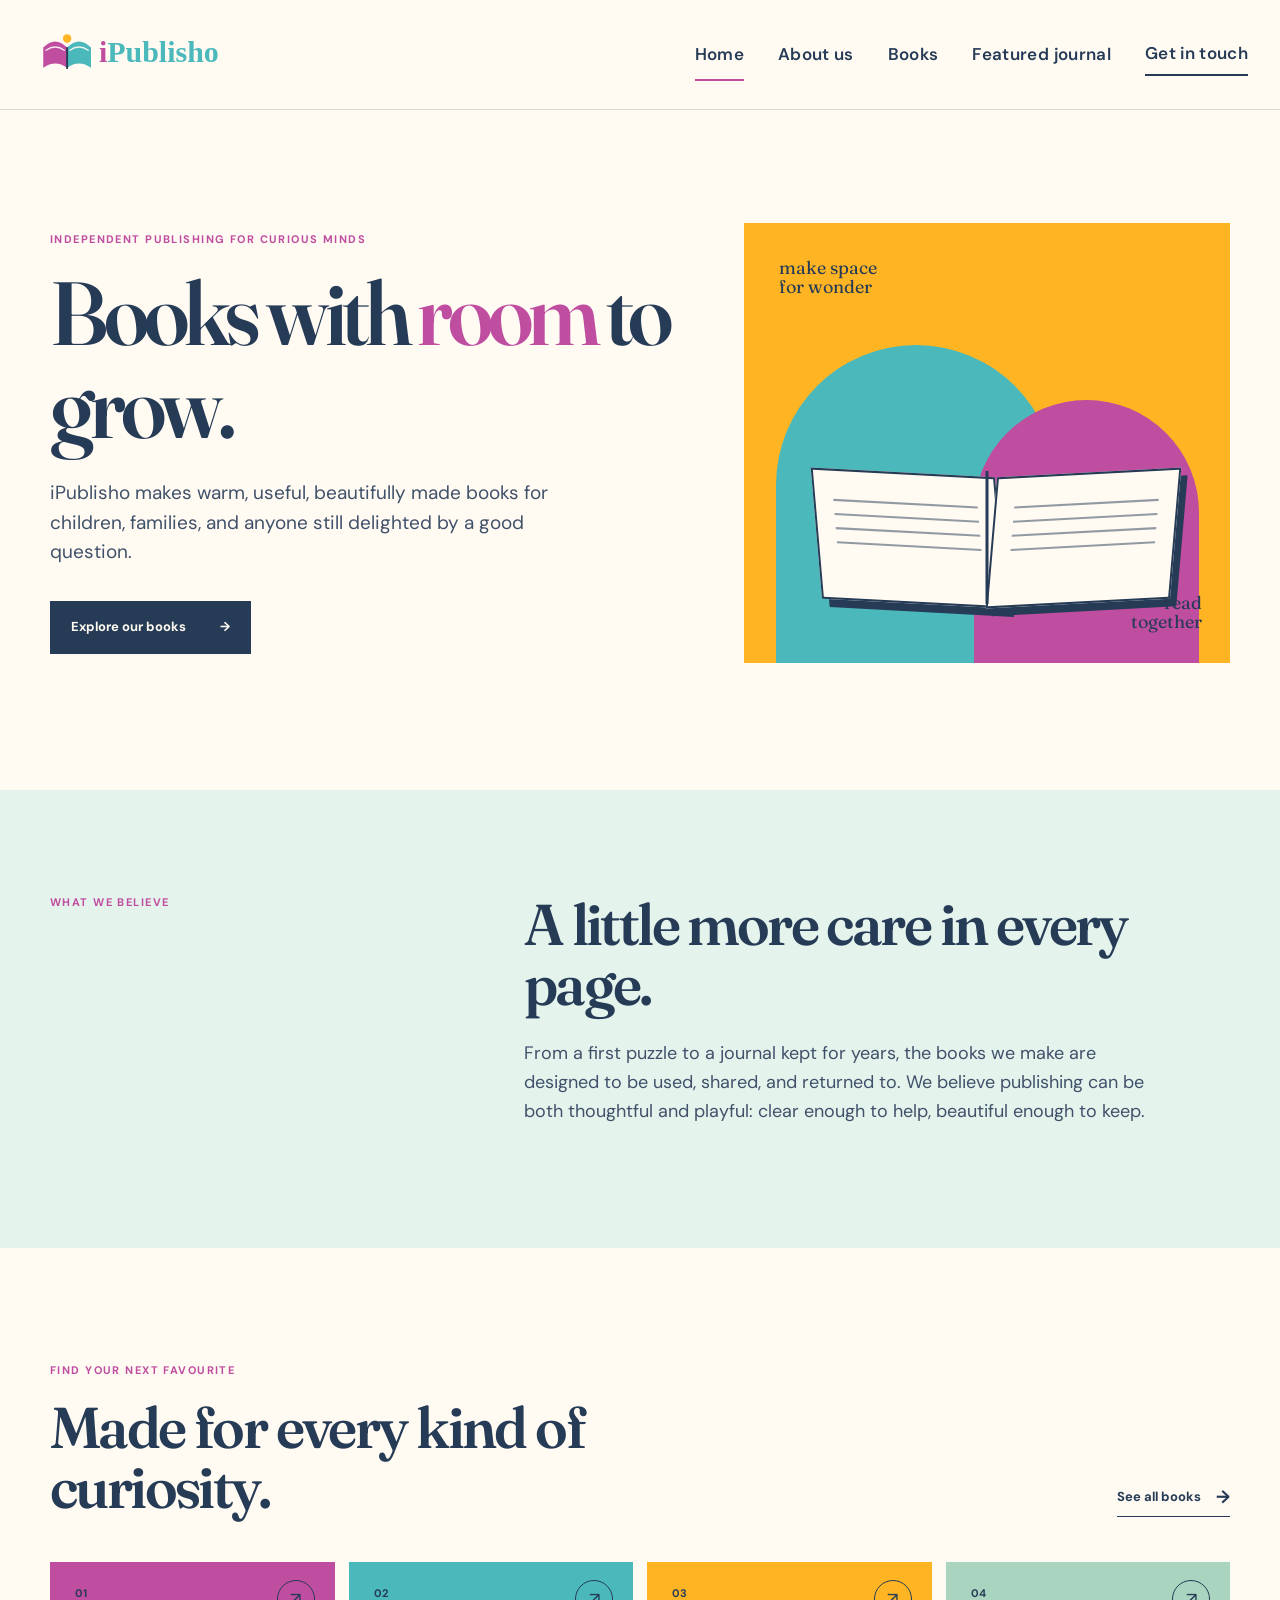
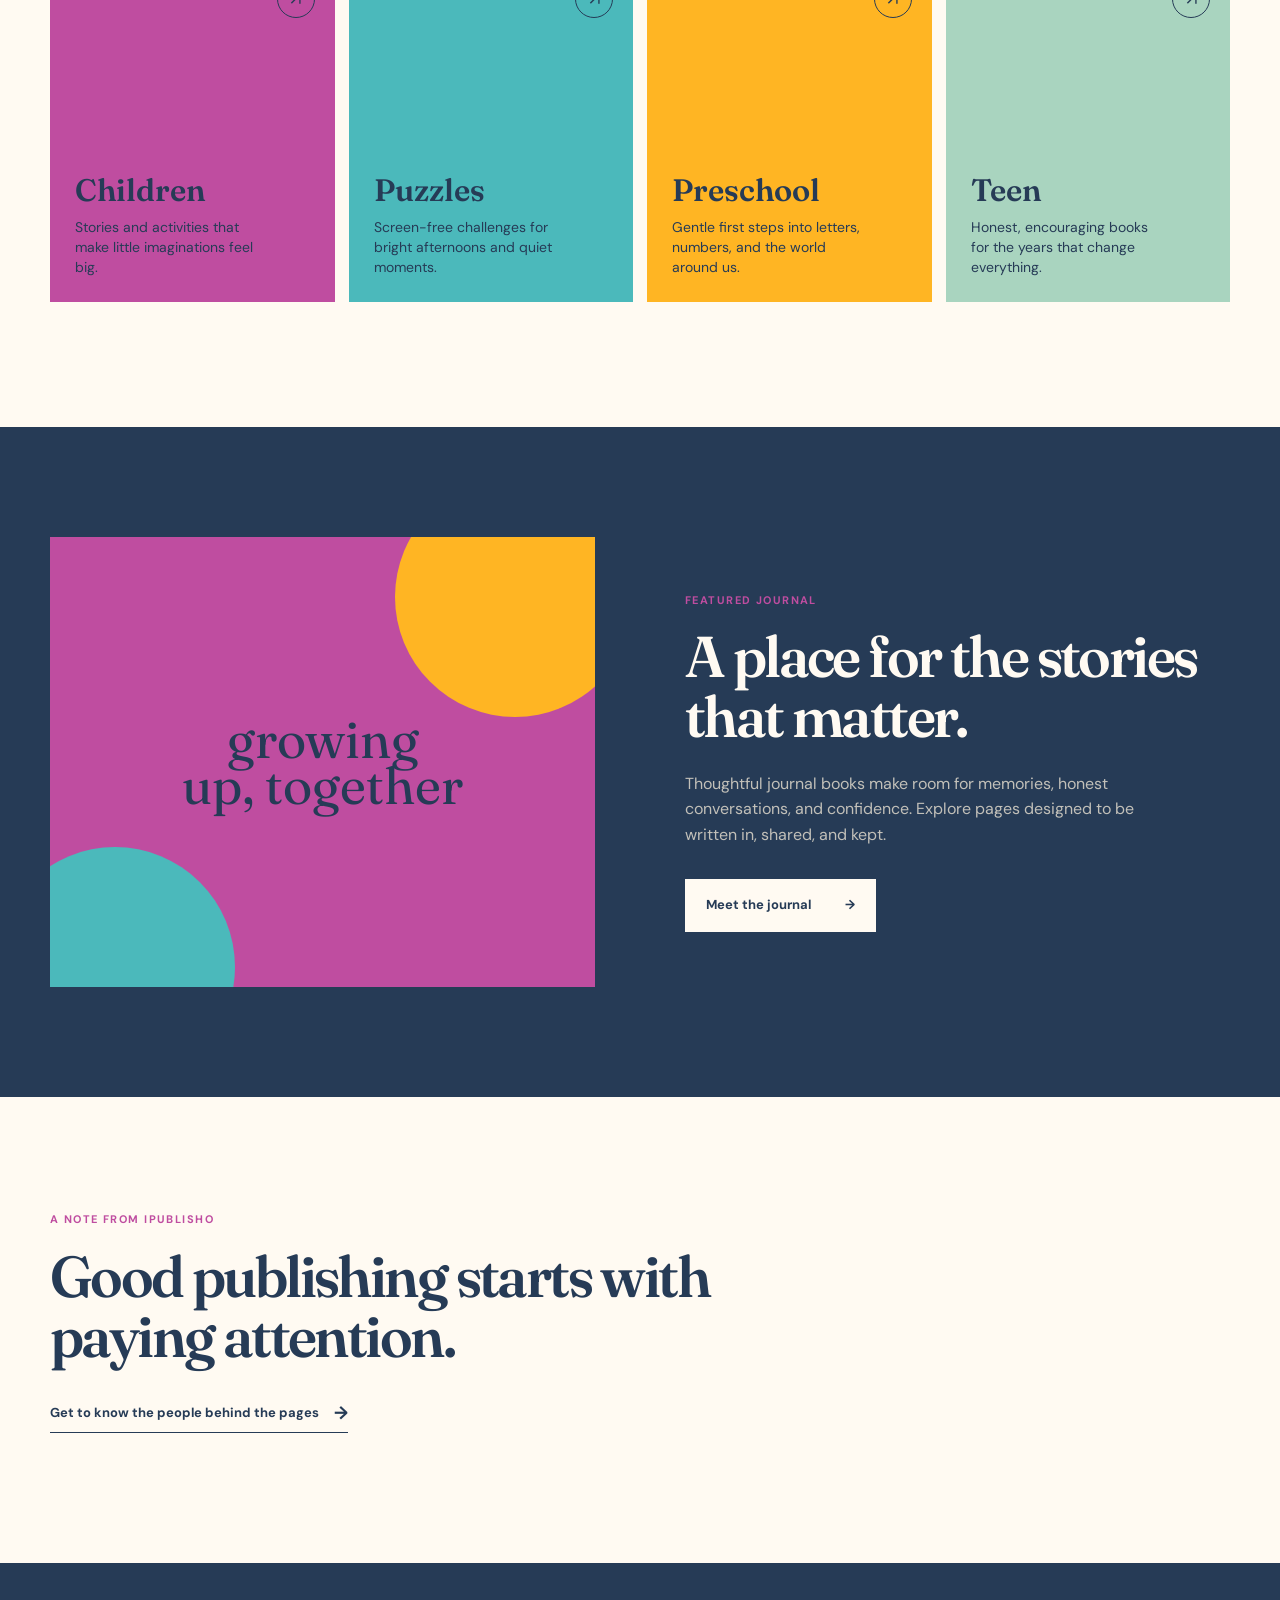
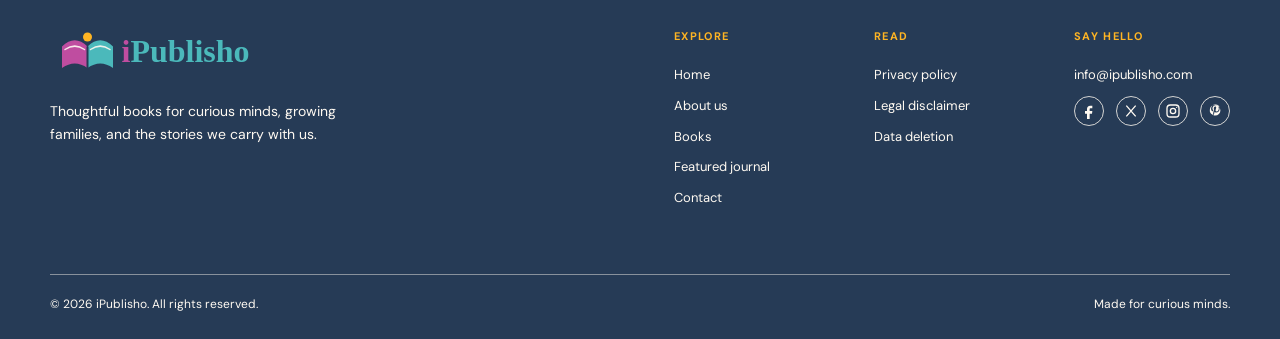
==== index.html @ 4b002152 "Integrate core GTM tracking container and fix duplicate puberty layout syntax" ====
<!DOCTYPE html>
<html lang="en">
<head>
	<!-- Google Tag Manager -->
<script>(function(w,d,s,l,i){w[l]=w[l]||[];w[l].push({'gtm.start':
new Date().getTime(),event:'gtm.js'});var f=d.getElementsByTagName(s)[0],
j=d.createElement(s),dl=l!='dataLayer'?'&l='+l:'';j.async=true;j.src=
'https://www.googletagmanager.com/gtm.js?id='+i+dl;f.parentNode.insertBefore(j,f);
})(window,document,'script','dataLayer','GTM-TN5V8TZF');</script>
<!-- End Google Tag Manager -->
	<meta charset="UTF-8">
	<meta name="viewport" content="width=device-width, initial-scale=1.0">
	<meta name="description" content="iPublisho creates thoughtful books, journals, puzzles, and publishing experiences for curious minds.">
	<title>iPublisho | Books with room to grow</title>
	<link rel="preconnect" href="https://fonts.googleapis.com">
	<link rel="preconnect" href="https://fonts.gstatic.com" crossorigin>
	<link href="https://fonts.googleapis.com/css2?family=DM+Sans:wght@400;500;600;700&family=Fraunces:opsz,wght@9..144,500;9..144,600;9..144,700&display=swap" rel="stylesheet">
	<link rel="stylesheet" href="css/style.css">
	<script>
		if (location.hostname === 'ipublisho.com' && /\/index\.html$/.test(location.pathname)) location.replace('https://ipublisho.com/');
	</script>
</head>
<body class="home-page">
	<!-- Google Tag Manager (noscript) -->
<noscript><iframe src="https://www.googletagmanager.com/ns.html?id=GTM-TN5V8TZF"
height="0" width="0" style="display:none;visibility:hidden"></iframe></noscript>
<!-- End Google Tag Manager (noscript) -->
	<div data-site-header></div>
	<main>
		<section class="home-hero shell"><div class="hero-copy reveal"><p class="eyebrow">Independent publishing for curious minds</p><h1>Books with <em>room</em> to grow.</h1><p class="lede">iPublisho makes warm, useful, beautifully made books for children, families, and anyone still delighted by a good question.</p><a class="button button-dark" href="books-publications.html">Explore our books <span aria-hidden="true">&#8594;</span></a></div><div class="hero-art reveal reveal-delay" aria-label="Illustration of an open book and sun" role="img"><div class="sun"></div><div class="arch arch-one"></div><div class="arch arch-two"></div><div class="book book-left"></div><div class="book book-right"></div><div class="book-spine"></div><span class="art-note note-one">make space<br>for wonder</span><span class="art-note note-two">read<br>together</span></div></section>
		<section class="intro-band"><div class="shell intro-grid"><p class="eyebrow">What we believe</p><div><h2>A little more care in every page.</h2><p>From a first puzzle to a journal kept for years, the books we make are designed to be used, shared, and returned to. We believe publishing can be both thoughtful and playful: clear enough to help, beautiful enough to keep.</p></div></div></section>
		<section class="shell category-section"><div class="section-heading"><div><p class="eyebrow">Find your next favourite</p><h2>Made for every kind of curiosity.</h2></div><a class="text-link" href="books-publications.html">See all books <span aria-hidden="true">&#8594;</span></a></div><div class="category-grid"><a class="category-card category-children" href="books-publications.html"><span class="category-number">01</span><h3>Children</h3><p>Stories and activities that make little imaginations feel big.</p><span class="circle-arrow">&#8599;</span></a><a class="category-card category-puzzles" href="books-publications.html"><span class="category-number">02</span><h3>Puzzles</h3><p>Screen-free challenges for bright afternoons and quiet moments.</p><span class="circle-arrow">&#8599;</span></a><a class="category-card category-preschool" href="books-publications.html"><span class="category-number">03</span><h3>Preschool</h3><p>Gentle first steps into letters, numbers, and the world around us.</p><span class="circle-arrow">&#8599;</span></a><a class="category-card category-teen" href="journal.html"><span class="category-number">04</span><h3>Teen</h3><p>Honest, encouraging books for the years that change everything.</p><span class="circle-arrow">&#8599;</span></a></div></section>
		<section class="feature-band"><div class="shell feature-grid"><div class="feature-image" aria-hidden="true"><span>growing<br>up, together</span></div><div><p class="eyebrow">Featured journal</p><h2>A place for the stories that matter.</h2><p>Thoughtful journal books make room for memories, honest conversations, and confidence. Explore pages designed to be written in, shared, and kept.</p><a class="button button-light" href="journal.html">Meet the journal <span aria-hidden="true">&#8594;</span></a></div></div></section>
		<section class="shell note-section"><p class="eyebrow">A note from iPublisho</p><h2>Good publishing starts with paying attention.</h2><a class="text-link" href="author.html">Get to know the people behind the pages <span aria-hidden="true">&#8594;</span></a></section>
	</main><div data-site-footer></div><script src="js/main.js"></script>
</body>
</html>
---- css/style.css ----
:root { --paper: #fffaf2; --paper-deep: #e5f3ed; --ink: #263b56; --muted: #40516a; --red: #bf4da0; --blue: #4bb9bb; --yellow: #ffb523; --orange: #ffb523; --green: #a9d4bf; --line: rgba(38, 59, 86, .18); --serif: "Fraunces", Georgia, serif; --sans: "DM Sans", Arial, sans-serif; }
* { box-sizing: border-box; } html { scroll-behavior: smooth; } body { margin: 0; color: var(--ink); background: var(--paper); font-family: var(--sans); font-size: 16px; line-height: 1.6; } a { color: inherit; text-decoration: none; } img { display: block; max-width: 100%; }
.shell { width: min(1180px, calc(100% - 64px)); margin: 0 auto; } .site-header { position: relative; z-index: 10; border-bottom: 1px solid var(--line); background: var(--paper); } .nav-wrap { min-height: 106px; display: flex; align-items: center; justify-content: space-between; gap: 40px; width: min(1280px, calc(100% - 64px)); margin: auto; } .logo { width: 220px; display: block; } .logo img { width: 100%; } .site-nav { display: flex; align-items: center; gap: 34px; font-size: 17px; font-weight: 600; letter-spacing: .02em; } .site-nav a { position: relative; padding: 41px 0; } .site-nav a::after { content: ""; position: absolute; right: 0; bottom: 28px; left: 0; height: 2px; background: var(--red); transform: scaleX(0); transform-origin: right; transition: transform .25s ease; } .site-nav a:hover::after, .site-nav a[aria-current="page"]::after { transform: scaleX(1); transform-origin: left; } .nav-cta { border-bottom: 2px solid var(--ink); padding: 7px 0 !important; } .nav-cta::after { display: none; } .menu-toggle { display: none; border: 0; background: transparent; font: inherit; font-weight: 700; cursor: pointer; }
.eyebrow { margin: 0 0 20px; color: var(--red); font-size: 11px; font-weight: 700; letter-spacing: .13em; line-height: 1.3; text-transform: uppercase; } h1, h2, h3, p { margin-top: 0; } h1, h2, h3 { font-family: var(--serif); font-weight: 600; line-height: 1.04; } h1 { max-width: 680px; margin-bottom: 26px; font-size: clamp(3.7rem, 7vw, 6.7rem); letter-spacing: -.055em; } h1 em { color: var(--red); font-style: normal; } h2 { margin-bottom: 24px; font-size: clamp(2.5rem, 4.5vw, 4.5rem); letter-spacing: -.045em; } .lede { max-width: 535px; margin-bottom: 34px; color: var(--muted); font-size: 19px; line-height: 1.55; }
.home-hero { min-height: 680px; display: grid; grid-template-columns: 1fr .78fr; align-items: center; gap: 70px; padding-top: 75px; padding-bottom: 90px; } .hero-art { position: relative; min-height: 440px; overflow: hidden; background: var(--yellow); } .sun { position: absolute; top: 42px; right: 77px; width: 160px; height: 160px; border-radius: 50%; background: var(--orange); } .arch { position: absolute; bottom: -12px; border-radius: 180px 180px 0 0; } .arch-one { left: 32px; width: 280px; height: 330px; background: var(--blue); } .arch-two { right: 31px; width: 225px; height: 275px; background: var(--red); } .book { position: absolute; bottom: 60px; width: 185px; height: 130px; background: var(--paper); border: 2px solid var(--ink); box-shadow: 7px 8px 0 var(--ink); } .book-left { left: 72px; transform: skewY(8deg) rotate(-5deg); } .book-right { right: 54px; transform: skewY(-8deg) rotate(5deg); } .book-spine { position: absolute; bottom: 59px; left: 50%; width: 3px; height: 133px; background: var(--ink); transform: translateX(-50%); } .book::after { content: ""; position: absolute; top: 28px; right: 18px; left: 18px; height: 2px; background: var(--ink); box-shadow: 0 14px var(--ink), 0 28px var(--ink), 0 42px var(--ink); opacity: .5; } .art-note { position: absolute; z-index: 2; color: var(--ink); font-family: var(--serif); font-size: 18px; line-height: 1.05; } .note-one { top: 36px; left: 35px; } .note-two { right: 28px; bottom: 31px; text-align: right; }
.button { display: inline-flex; align-items: center; gap: 34px; padding: 15px 20px; border: 1px solid var(--ink); font-size: 13px; font-weight: 700; transition: transform .2s ease, box-shadow .2s ease; } .button:hover { transform: translate(-4px, -4px); box-shadow: 5px 5px 0 var(--ink); } .button-dark { color: var(--paper); background: var(--ink); } .button-light { color: var(--ink); background: var(--paper); border-color: var(--paper); } .button-light:hover { box-shadow: 5px 5px 0 var(--red); }
.intro-band { padding: 105px 0; background: var(--paper-deep); } .intro-grid { display: grid; grid-template-columns: .75fr 1.25fr; gap: 50px; } .intro-grid h2 { max-width: 700px; } .intro-grid p:not(.eyebrow) { max-width: 650px; color: var(--muted); font-size: 18px; }
.category-section { padding-top: 115px; padding-bottom: 125px; } .section-heading { display: flex; align-items: end; justify-content: space-between; gap: 30px; margin-bottom: 45px; } .section-heading h2 { max-width: 540px; margin-bottom: 0; } .text-link { display: inline-flex; gap: 15px; align-items: center; border-bottom: 1px solid var(--ink); padding-bottom: 5px; font-size: 13px; font-weight: 700; } .text-link span { font-size: 18px; } .category-grid { display: grid; grid-template-columns: repeat(4, 1fr); gap: 14px; } .category-card { position: relative; min-height: 340px; display: flex; flex-direction: column; justify-content: end; overflow: hidden; padding: 25px; transition: transform .25s ease; } .category-card:hover { transform: translateY(-8px); } .category-card h3 { margin-bottom: 10px; font-size: 31px; } .category-card p { max-width: 190px; margin-bottom: 0; font-size: 14px; line-height: 1.45; } .category-number { position: absolute; top: 23px; left: 25px; font-size: 11px; font-weight: 700; } .circle-arrow { position: absolute; right: 20px; top: 18px; width: 38px; height: 38px; border: 1px solid currentColor; border-radius: 50%; display: grid; place-items: center; font-size: 18px; } .category-children { background: var(--red); } .category-puzzles { color: var(--ink); background: var(--blue); } .category-preschool { background: var(--yellow); } .category-teen { background: var(--green); }
.feature-band { padding: 110px 0; color: var(--paper); background: var(--ink); } .feature-grid { display: grid; grid-template-columns: 1fr 1fr; align-items: center; gap: 90px; } .feature-grid h2 { max-width: 530px; } .feature-grid p:not(.eyebrow) { max-width: 500px; margin-bottom: 32px; color: #c2c0b9; } .feature-image { position: relative; min-height: 450px; display: grid; place-items: center; overflow: hidden; color: var(--ink); background: var(--red); } .feature-image::before, .feature-image::after { content: ""; position: absolute; width: 240px; height: 240px; border-radius: 50%; background: var(--yellow); } .feature-image::before { top: -60px; right: -40px; } .feature-image::after { bottom: -100px; left: -55px; background: var(--blue); } .feature-image span { position: relative; z-index: 1; font-family: var(--serif); font-size: 52px; line-height: .9; text-align: center; } .note-section { padding: 115px 0 130px; } .note-section h2 { max-width: 730px; margin-bottom: 32px; }
.page-hero { padding: 105px 0 80px; border-bottom: 1px solid var(--line); } .page-hero h1 { max-width: 850px; } .page-hero p:not(.eyebrow) { max-width: 600px; color: var(--muted); font-size: 19px; } .page-content { padding: 90px 0 120px; } .book-grid { display: grid; grid-template-columns: repeat(3, 1fr); gap: 35px 20px; } .book-card { border-top: 1px solid var(--ink); padding-top: 16px; } .book-cover { min-height: 330px; display: flex; align-items: end; padding: 28px; margin-bottom: 20px; } .book-cover h3 { max-width: 230px; margin: 0; font-size: 37px; } .cover-red { background: var(--red); } .cover-blue { color: var(--ink); background: var(--blue); } .cover-yellow { background: var(--yellow); } .cover-green { background: var(--green); } .book-card h3 { margin-bottom: 6px; font-size: 25px; } .book-card p { color: var(--muted); font-size: 14px; } .book-meta { color: var(--red); font-size: 11px; font-weight: 700; letter-spacing: .1em; text-transform: uppercase; }
[data-page="contact.html"] .page-hero { padding-top: 25px; padding-bottom: 10px; }
[data-page="contact.html"] .page-hero h1 { margin-bottom: 12px; font-size: clamp(3rem, 5vw, 4.2rem); }
[data-page="contact.html"] .page-hero p:not(.eyebrow) { font-size: 16px; }
[data-page="contact.html"] .page-content { padding-top: 18px; }
[data-page="contact.html"] .contact-email { margin-top: 8px; margin-bottom: 20px; font-size: clamp(2rem, 3.5vw, 3.25rem); }
.journal-layout, .about-layout, .contact-layout { display: grid; grid-template-columns: 1fr 1fr; gap: 90px; } .journal-art { min-height: 500px; display: grid; place-items: center; background: var(--yellow); } .journal-art div { width: 255px; min-height: 355px; padding: 40px 25px; color: var(--paper); background: var(--red); box-shadow: 13px 13px 0 var(--blue); transform: rotate(-5deg); font-family: var(--serif); font-size: 38px; line-height: .92; } .content-copy h2 { margin-top: 40px; font-size: 37px; } .content-copy p, .content-copy li { color: var(--muted); } .content-copy ul { padding-left: 22px; } .contact-email { display: inline-block; margin: 12px 0 32px; color: var(--red); font-family: var(--serif); font-size: clamp(2rem, 4vw, 4rem); line-height: 1; word-break: break-word; } .contact-list { margin: 0; padding: 0; list-style: none; } .contact-list li { border-top: 1px solid var(--line); padding: 18px 0; } .contact-list span { display: block; color: var(--muted); font-size: 12px; text-transform: uppercase; letter-spacing: .1em; } .legal-copy { max-width: 760px; } .legal-copy h2 { margin-top: 52px; font-size: 30px; } .legal-copy p { color: var(--muted); }
.site-footer { padding: 65px 0 25px; color: var(--paper); background: var(--ink); } .footer-top { display: flex; justify-content: space-between; gap: 50px; padding-bottom: 65px; } .footer-logo { width: 235px; } .footer-intro { max-width: 310px; margin-top: 20px; color: var(--paper); font-size: 14px; } .footer-links { display: flex; gap: 80px; } .footer-column { display: flex; flex-direction: column; gap: 10px; min-width: 120px; font-size: 13px; } .footer-column strong { margin-bottom: 9px; color: var(--yellow); font-size: 11px; letter-spacing: .12em; text-transform: uppercase; } .footer-column a:hover { color: var(--yellow); } .footer-bottom { display: flex; justify-content: space-between; gap: 30px; border-top: 1px solid rgba(255,250,242,.45); padding-top: 20px; color: var(--paper); font-size: 12px; } .socials { display: flex; gap: 12px; } .socials a { display: grid; place-items: center; width: 30px; height: 30px; border: 1px solid rgba(255,250,242,.8); border-radius: 50%; } .socials svg { width: 16px; height: 16px; fill: none; stroke: currentColor; stroke-width: 2; } .socials .social-pinterest { fill: currentColor; stroke: none; } .socials a:hover { color: var(--yellow); border-color: var(--yellow); }
.reveal { animation: rise .7s both; } .reveal-delay { animation-delay: .16s; } @keyframes rise { from { opacity: 0; transform: translateY(18px); } to { opacity: 1; transform: translateY(0); } }
@media (max-width: 800px) { .shell, .nav-wrap { width: min(100% - 40px, 600px); } .nav-wrap { min-height: 72px; } .logo { width: 190px; } .menu-toggle { display: block; } .site-nav { position: absolute; top: 72px; right: 20px; left: 20px; display: none; flex-direction: column; align-items: stretch; gap: 0; padding: 12px 20px; background: var(--paper); border: 1px solid var(--line); box-shadow: 5px 5px 0 var(--ink); } .site-nav.is-open { display: flex; } .site-nav a { padding: 12px 0; } .site-nav a::after { bottom: 7px; } .home-hero, .intro-grid, .feature-grid, .journal-layout, .about-layout, .contact-layout { grid-template-columns: 1fr; gap: 45px; } .home-hero { padding-top: 65px; } .hero-art { min-height: 380px; } .category-grid, .book-grid { grid-template-columns: repeat(2, 1fr); } .section-heading, .footer-top, .footer-bottom { align-items: start; flex-direction: column; } .footer-links { gap: 35px; flex-wrap: wrap; } .page-hero { padding-top: 70px; } }
@media (max-width: 480px) { h1 { font-size: 3.5rem; } .category-grid, .book-grid { grid-template-columns: 1fr; } .category-card { min-height: 280px; } .book-cover { min-height: 300px; } .feature-image { min-height: 340px; } .footer-links { display: grid; grid-template-columns: 1fr 1fr; width: 100%; } .footer-bottom { gap: 15px; } }
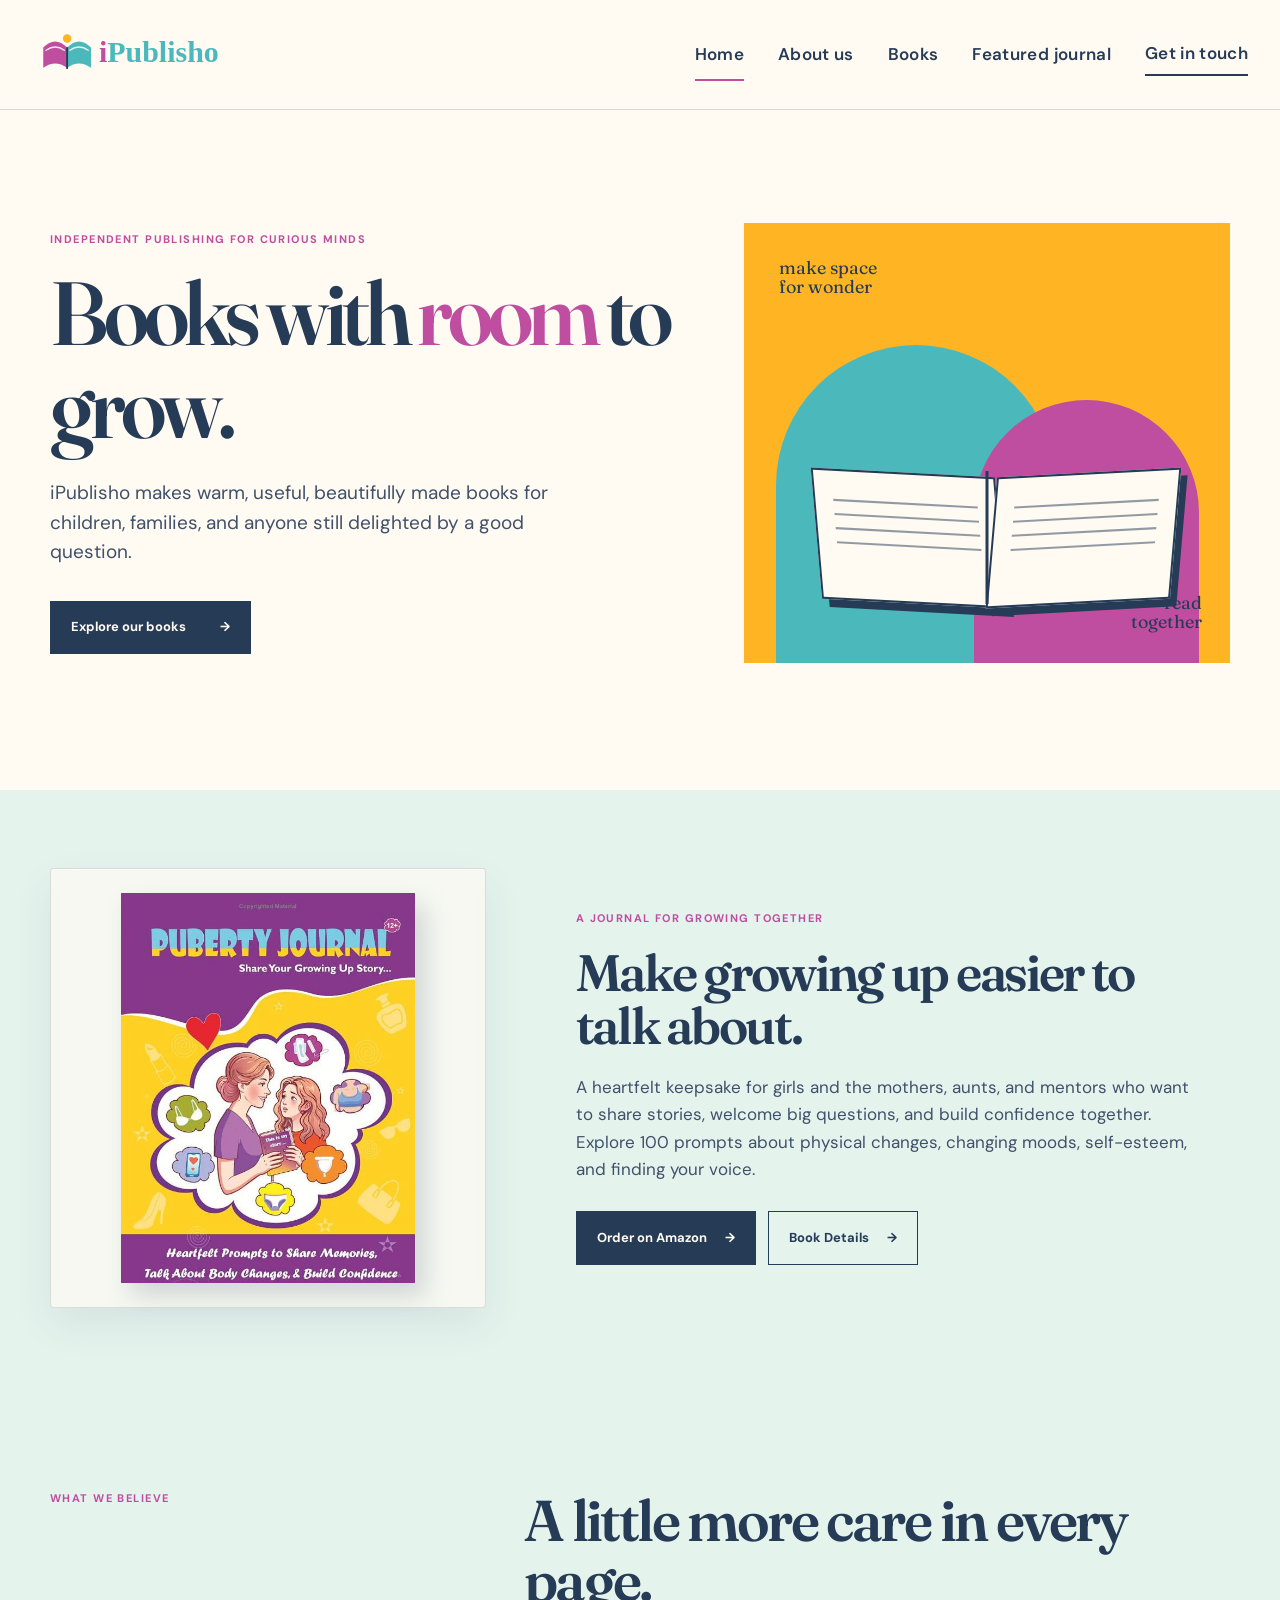
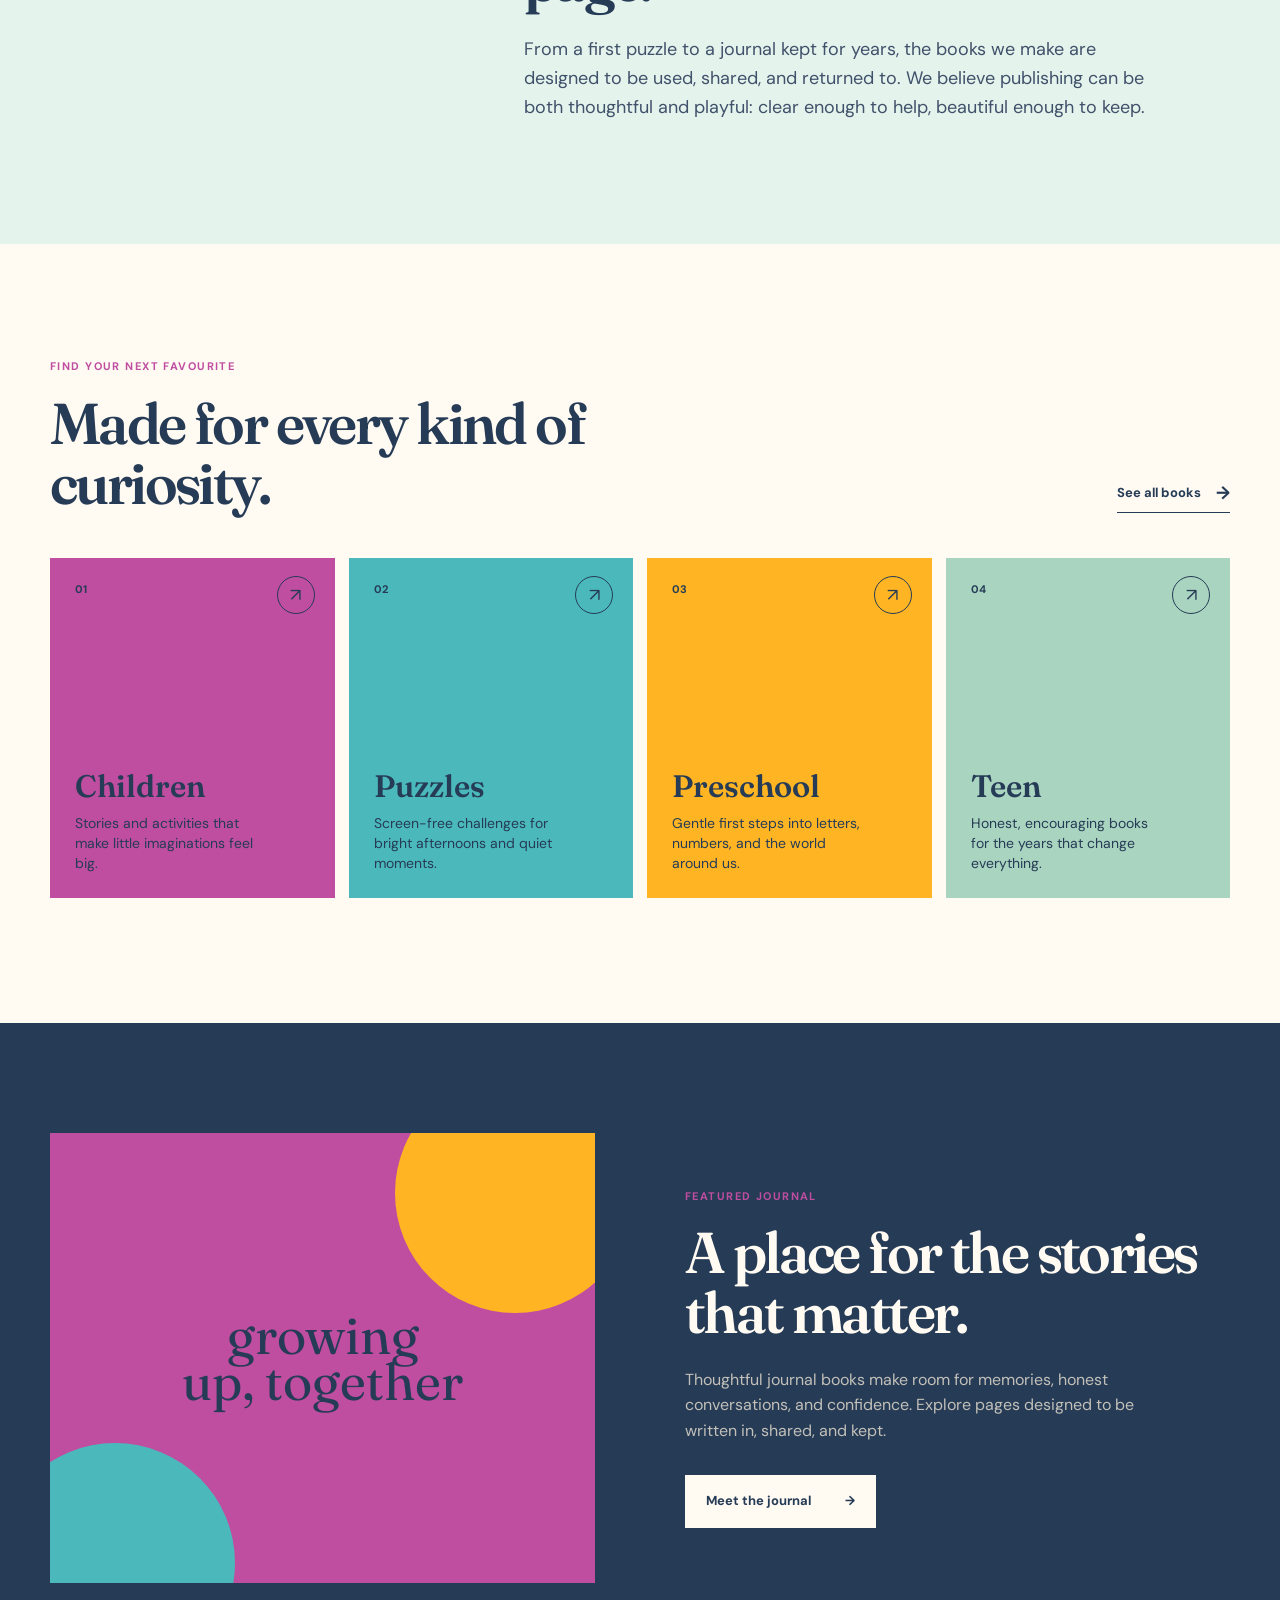
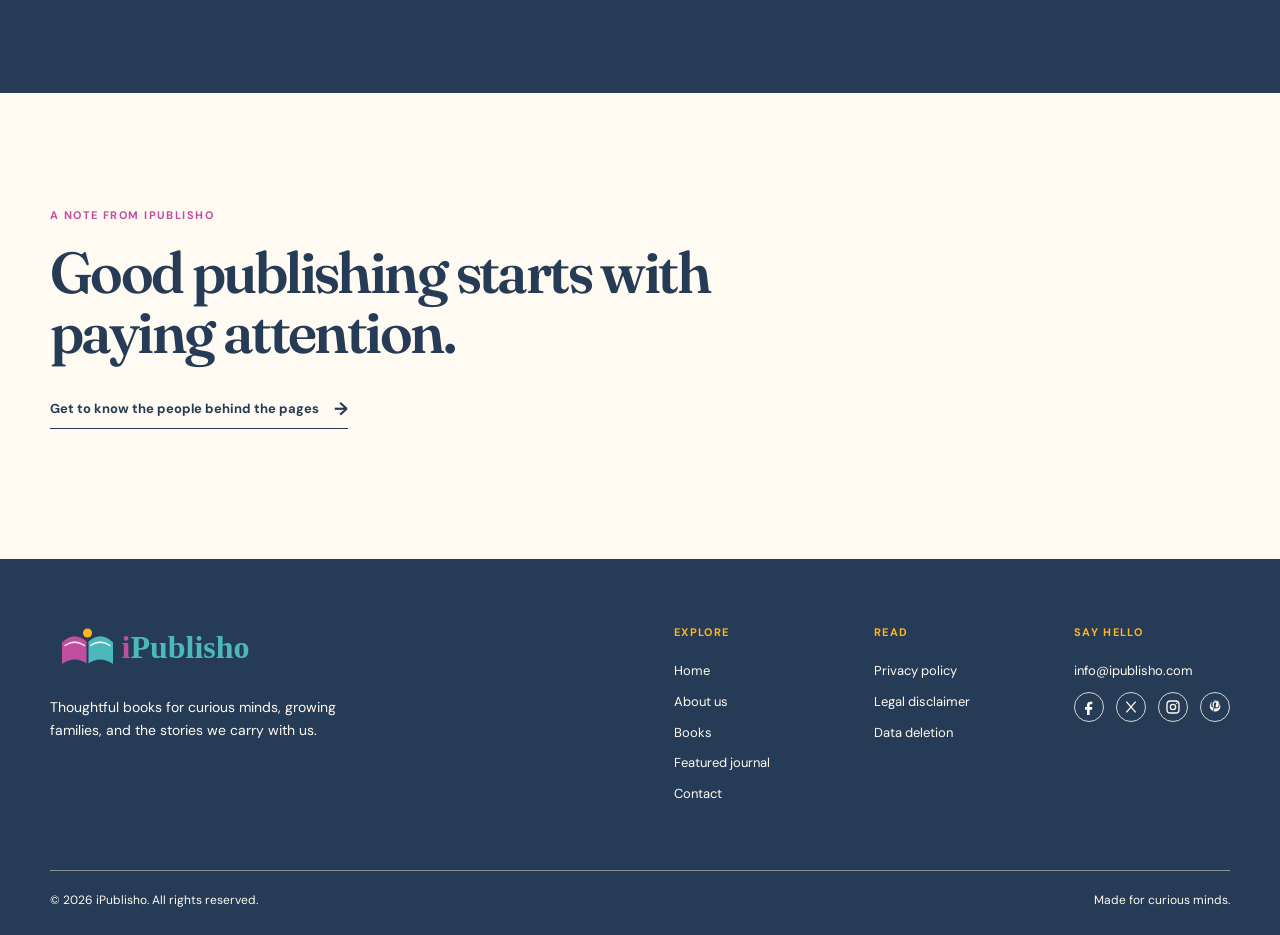
==== commit b2ed7450: "Launch live puberty journal page, open search engine indexing via robots, and link internal site nav" ====
--- a/index.html
+++ b/index.html
@@ -28,6 +28,7 @@
 	<div data-site-header></div>
 	<main>
 		<section class="home-hero shell"><div class="hero-copy reveal"><p class="eyebrow">Independent publishing for curious minds</p><h1>Books with <em>room</em> to grow.</h1><p class="lede">iPublisho makes warm, useful, beautifully made books for children, families, and anyone still delighted by a good question.</p><a class="button button-dark" href="books-publications.html">Explore our books <span aria-hidden="true">&#8594;</span></a></div><div class="hero-art reveal reveal-delay" aria-label="Illustration of an open book and sun" role="img"><div class="sun"></div><div class="arch arch-one"></div><div class="arch arch-two"></div><div class="book book-left"></div><div class="book book-right"></div><div class="book-spine"></div><span class="art-note note-one">make space<br>for wonder</span><span class="art-note note-two">read<br>together</span></div></section>
+		<section class="puberty-feature"><div class="shell puberty-feature-layout"><div class="puberty-feature-art"><img src="images/puberty-journal-cover.png" alt="Puberty Journal: Share Your Growing Up Story cover"></div><div class="puberty-feature-copy"><p class="eyebrow">A journal for growing together</p><h2>Make growing up easier to talk about.</h2><p>A heartfelt keepsake for girls and the mothers, aunts, and mentors who want to share stories, welcome big questions, and build confidence together. Explore 100 prompts about physical changes, changing moods, self-esteem, and finding your voice.</p><div class="puberty-feature-actions"><a class="button button-dark" href="https://www.amazon.com/dp/B0HMNZ526P" target="_blank" rel="noopener noreferrer">Order on Amazon <span aria-hidden="true">&#8594;</span></a><a class="button button-outline" href="puberty-journal.html">Book Details <span aria-hidden="true">&#8594;</span></a></div></div></div></section>
 		<section class="intro-band"><div class="shell intro-grid"><p class="eyebrow">What we believe</p><div><h2>A little more care in every page.</h2><p>From a first puzzle to a journal kept for years, the books we make are designed to be used, shared, and returned to. We believe publishing can be both thoughtful and playful: clear enough to help, beautiful enough to keep.</p></div></div></section>
 		<section class="shell category-section"><div class="section-heading"><div><p class="eyebrow">Find your next favourite</p><h2>Made for every kind of curiosity.</h2></div><a class="text-link" href="books-publications.html">See all books <span aria-hidden="true">&#8594;</span></a></div><div class="category-grid"><a class="category-card category-children" href="books-publications.html"><span class="category-number">01</span><h3>Children</h3><p>Stories and activities that make little imaginations feel big.</p><span class="circle-arrow">&#8599;</span></a><a class="category-card category-puzzles" href="books-publications.html"><span class="category-number">02</span><h3>Puzzles</h3><p>Screen-free challenges for bright afternoons and quiet moments.</p><span class="circle-arrow">&#8599;</span></a><a class="category-card category-preschool" href="books-publications.html"><span class="category-number">03</span><h3>Preschool</h3><p>Gentle first steps into letters, numbers, and the world around us.</p><span class="circle-arrow">&#8599;</span></a><a class="category-card category-teen" href="journal.html"><span class="category-number">04</span><h3>Teen</h3><p>Honest, encouraging books for the years that change everything.</p><span class="circle-arrow">&#8599;</span></a></div></section>
 		<section class="feature-band"><div class="shell feature-grid"><div class="feature-image" aria-hidden="true"><span>growing<br>up, together</span></div><div><p class="eyebrow">Featured journal</p><h2>A place for the stories that matter.</h2><p>Thoughtful journal books make room for memories, honest conversations, and confidence. Explore pages designed to be written in, shared, and kept.</p><a class="button button-light" href="journal.html">Meet the journal <span aria-hidden="true">&#8594;</span></a></div></div></section>
--- a/css/style.css
+++ b/css/style.css
@@ -14,8 +14,22 @@
 [data-page="contact.html"] .page-hero p:not(.eyebrow) { font-size: 16px; }
 [data-page="contact.html"] .page-content { padding-top: 18px; }
 [data-page="contact.html"] .contact-email { margin-top: 8px; margin-bottom: 20px; font-size: clamp(2rem, 3.5vw, 3.25rem); }
-.journal-layout, .about-layout, .contact-layout { display: grid; grid-template-columns: 1fr 1fr; gap: 90px; } .journal-art { min-height: 500px; display: grid; place-items: center; background: var(--yellow); } .journal-art div { width: 255px; min-height: 355px; padding: 40px 25px; color: var(--paper); background: var(--red); box-shadow: 13px 13px 0 var(--blue); transform: rotate(-5deg); font-family: var(--serif); font-size: 38px; line-height: .92; } .content-copy h2 { margin-top: 40px; font-size: 37px; } .content-copy p, .content-copy li { color: var(--muted); } .content-copy ul { padding-left: 22px; } .contact-email { display: inline-block; margin: 12px 0 32px; color: var(--red); font-family: var(--serif); font-size: clamp(2rem, 4vw, 4rem); line-height: 1; word-break: break-word; } .contact-list { margin: 0; padding: 0; list-style: none; } .contact-list li { border-top: 1px solid var(--line); padding: 18px 0; } .contact-list span { display: block; color: var(--muted); font-size: 12px; text-transform: uppercase; letter-spacing: .1em; } .legal-copy { max-width: 760px; } .legal-copy h2 { margin-top: 52px; font-size: 30px; } .legal-copy p { color: var(--muted); }
+.journal-layout, .about-layout, .contact-layout { display: grid; grid-template-columns: 1fr 1fr; gap: 90px; } .journal-art { min-height: 500px; display: grid; place-items: center; overflow: hidden; padding: clamp(24px, 5vw, 54px); border: 1px solid rgba(38,59,86,.16); border-radius: 4px; background: rgba(229,243,237,.58); box-shadow: inset 0 1px 0 rgba(255,255,255,.8), 0 20px 50px rgba(38,59,86,.08); -webkit-backdrop-filter: blur(12px); backdrop-filter: blur(12px); } .journal-art img { width: min(100%, 360px); max-height: 560px; object-fit: contain; filter: drop-shadow(12px 16px 14px rgba(38,59,86,.2)); } .content-copy h2 { margin-top: 40px; font-size: 37px; } .content-copy p, .content-copy li { color: var(--muted); } .content-copy ul { padding-left: 22px; } .journal-order { margin-top: 32px; } .journal-order .button { min-height: 56px; gap: 22px; font-size: 15px; } .journal-order p { max-width: 430px; margin: 14px 0 0; font-size: 13px; } .contact-email { display: inline-block; margin: 12px 0 32px; color: var(--red); font-family: var(--serif); font-size: clamp(2rem, 4vw, 4rem); line-height: 1; word-break: break-word; } .contact-list { margin: 0; padding: 0; list-style: none; } .contact-list li { border-top: 1px solid var(--line); padding: 18px 0; } .contact-list span { display: block; color: var(--muted); font-size: 12px; text-transform: uppercase; letter-spacing: .1em; } .legal-copy { max-width: 760px; } .legal-copy h2 { margin-top: 52px; font-size: 30px; } .legal-copy p { color: var(--muted); }
 .site-footer { padding: 65px 0 25px; color: var(--paper); background: var(--ink); } .footer-top { display: flex; justify-content: space-between; gap: 50px; padding-bottom: 65px; } .footer-logo { width: 235px; } .footer-intro { max-width: 310px; margin-top: 20px; color: var(--paper); font-size: 14px; } .footer-links { display: flex; gap: 80px; } .footer-column { display: flex; flex-direction: column; gap: 10px; min-width: 120px; font-size: 13px; } .footer-column strong { margin-bottom: 9px; color: var(--yellow); font-size: 11px; letter-spacing: .12em; text-transform: uppercase; } .footer-column a:hover { color: var(--yellow); } .footer-bottom { display: flex; justify-content: space-between; gap: 30px; border-top: 1px solid rgba(255,250,242,.45); padding-top: 20px; color: var(--paper); font-size: 12px; } .socials { display: flex; gap: 12px; } .socials a { display: grid; place-items: center; width: 30px; height: 30px; border: 1px solid rgba(255,250,242,.8); border-radius: 50%; } .socials svg { width: 16px; height: 16px; fill: none; stroke: currentColor; stroke-width: 2; } .socials .social-pinterest { fill: currentColor; stroke: none; } .socials a:hover { color: var(--yellow); border-color: var(--yellow); }
+.puberty-feature { padding: 78px 0; background: var(--paper-deep); }
+.puberty-feature-layout { display: grid; grid-template-columns: minmax(230px, .8fr) minmax(0, 1.2fr); align-items: center; gap: clamp(36px, 7vw, 90px); }
+.puberty-feature-art { min-height: 340px; display: grid; place-items: center; padding: 24px; border: 1px solid rgba(38,59,86,.14); border-radius: 4px; background: rgba(255,250,242,.64); box-shadow: inset 0 1px 0 rgba(255,255,255,.8), 0 16px 38px rgba(38,59,86,.08); -webkit-backdrop-filter: blur(12px); backdrop-filter: blur(12px); }
+.puberty-feature-art img { width: min(100%, 300px); max-height: 390px; object-fit: contain; filter: drop-shadow(10px 13px 12px rgba(38,59,86,.18)); }
+.puberty-feature-copy h2 { max-width: 620px; margin-bottom: 22px; font-size: clamp(2.4rem, 4vw, 3.7rem); }
+.puberty-feature-copy > p:not(.eyebrow) { max-width: 630px; color: var(--muted); font-size: 17px; }
+.puberty-feature-actions { display: flex; flex-wrap: wrap; gap: 12px; margin-top: 28px; }
+.puberty-feature-actions .button { min-height: 54px; gap: 18px; }
+.button-outline { color: var(--ink); background: transparent; }
+.button-outline:hover { box-shadow: 5px 5px 0 var(--red); }
+[data-page="puberty-journal.html"] .journal-layout { align-items: start; gap: 70px; }
+[data-page="puberty-journal.html"] .journal-art { min-height: 0; overflow: visible; padding: 0; border: 0; background: transparent; box-shadow: none; -webkit-backdrop-filter: none; backdrop-filter: none; }
+[data-page="puberty-journal.html"] .journal-art img { width: min(100%, 370px); max-height: none; }
 .reveal { animation: rise .7s both; } .reveal-delay { animation-delay: .16s; } @keyframes rise { from { opacity: 0; transform: translateY(18px); } to { opacity: 1; transform: translateY(0); } }
+@media (max-width: 800px) { .puberty-feature { padding: 56px 0; } .puberty-feature-layout { grid-template-columns: 1fr; gap: 34px; } .puberty-feature-art { min-height: 300px; } .puberty-feature-art img { width: min(100%, 245px); max-height: 330px; } }
 @media (max-width: 800px) { .shell, .nav-wrap { width: min(100% - 40px, 600px); } .nav-wrap { min-height: 72px; } .logo { width: 190px; } .menu-toggle { display: block; } .site-nav { position: absolute; top: 72px; right: 20px; left: 20px; display: none; flex-direction: column; align-items: stretch; gap: 0; padding: 12px 20px; background: var(--paper); border: 1px solid var(--line); box-shadow: 5px 5px 0 var(--ink); } .site-nav.is-open { display: flex; } .site-nav a { padding: 12px 0; } .site-nav a::after { bottom: 7px; } .home-hero, .intro-grid, .feature-grid, .journal-layout, .about-layout, .contact-layout { grid-template-columns: 1fr; gap: 45px; } .home-hero { padding-top: 65px; } .hero-art { min-height: 380px; } .category-grid, .book-grid { grid-template-columns: repeat(2, 1fr); } .section-heading, .footer-top, .footer-bottom { align-items: start; flex-direction: column; } .footer-links { gap: 35px; flex-wrap: wrap; } .page-hero { padding-top: 70px; } }
 @media (max-width: 480px) { h1 { font-size: 3.5rem; } .category-grid, .book-grid { grid-template-columns: 1fr; } .category-card { min-height: 280px; } .book-cover { min-height: 300px; } .feature-image { min-height: 340px; } .footer-links { display: grid; grid-template-columns: 1fr 1fr; width: 100%; } .footer-bottom { gap: 15px; } }
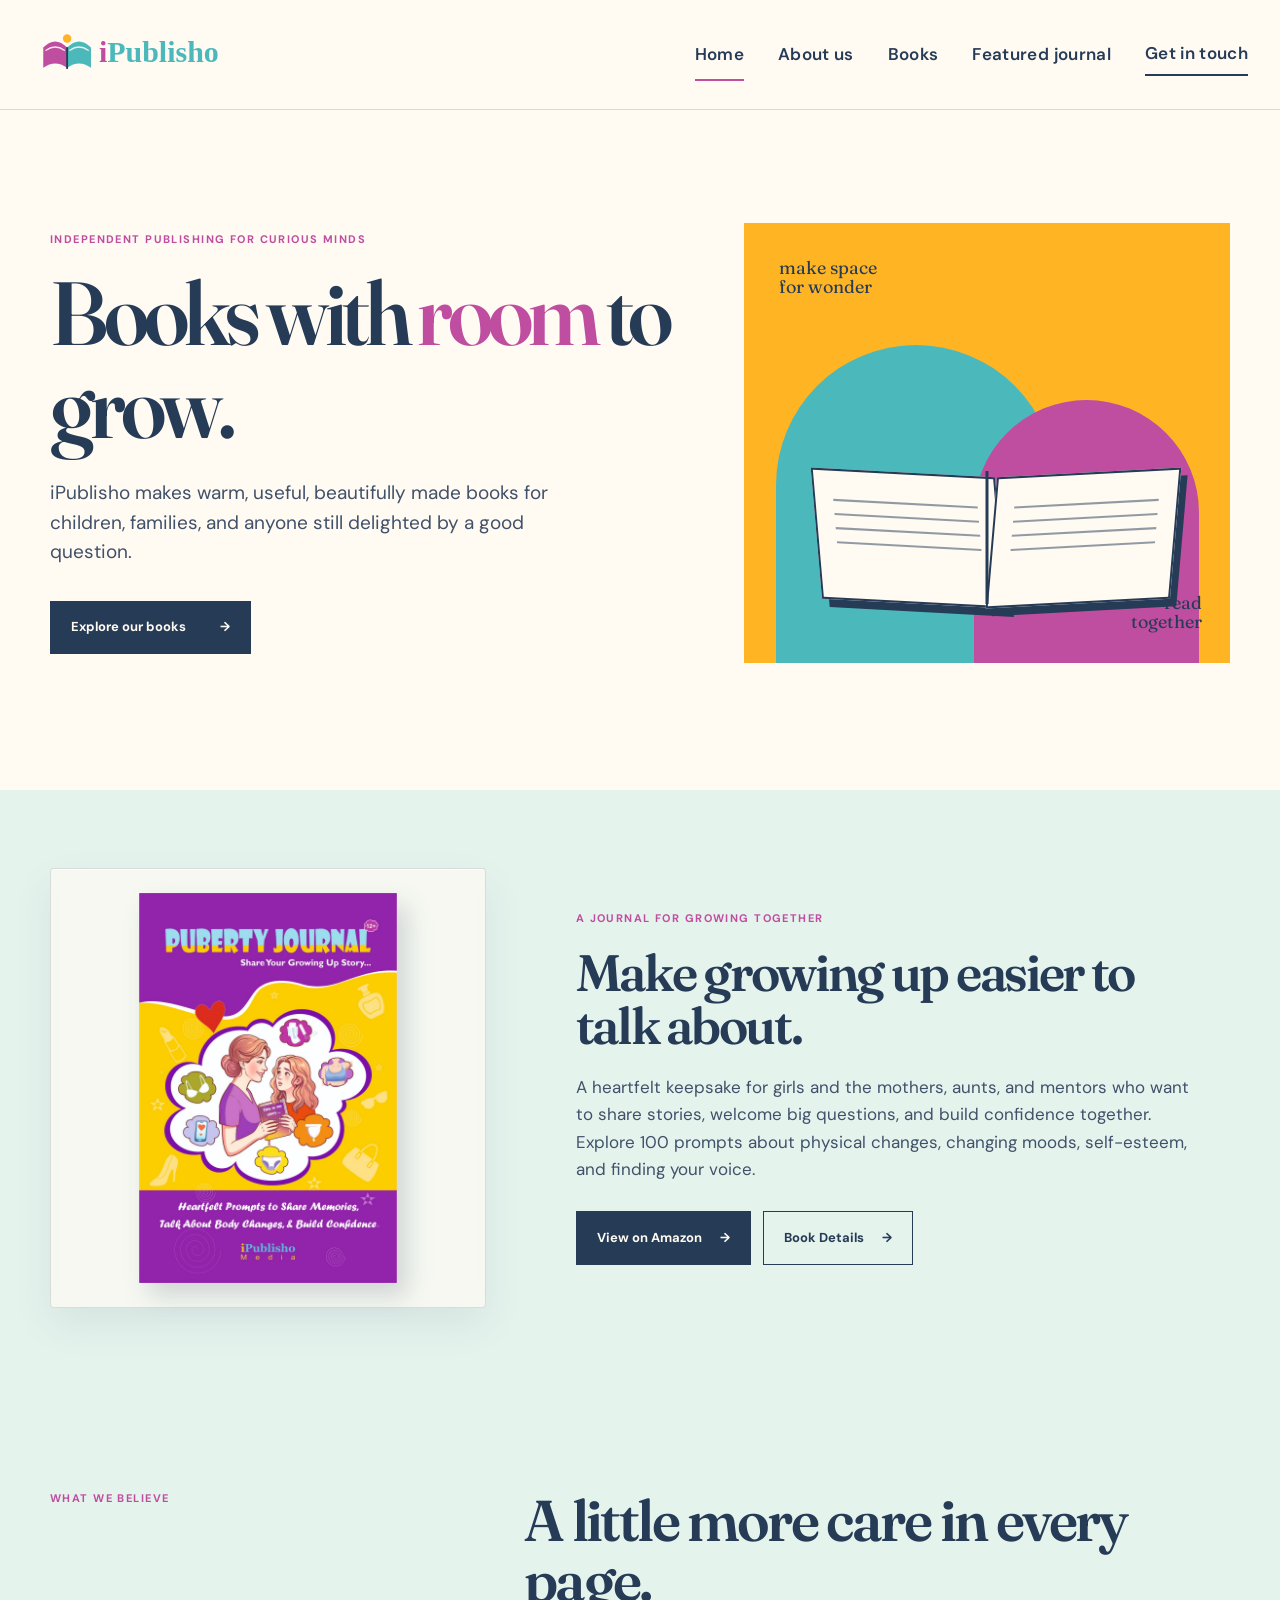
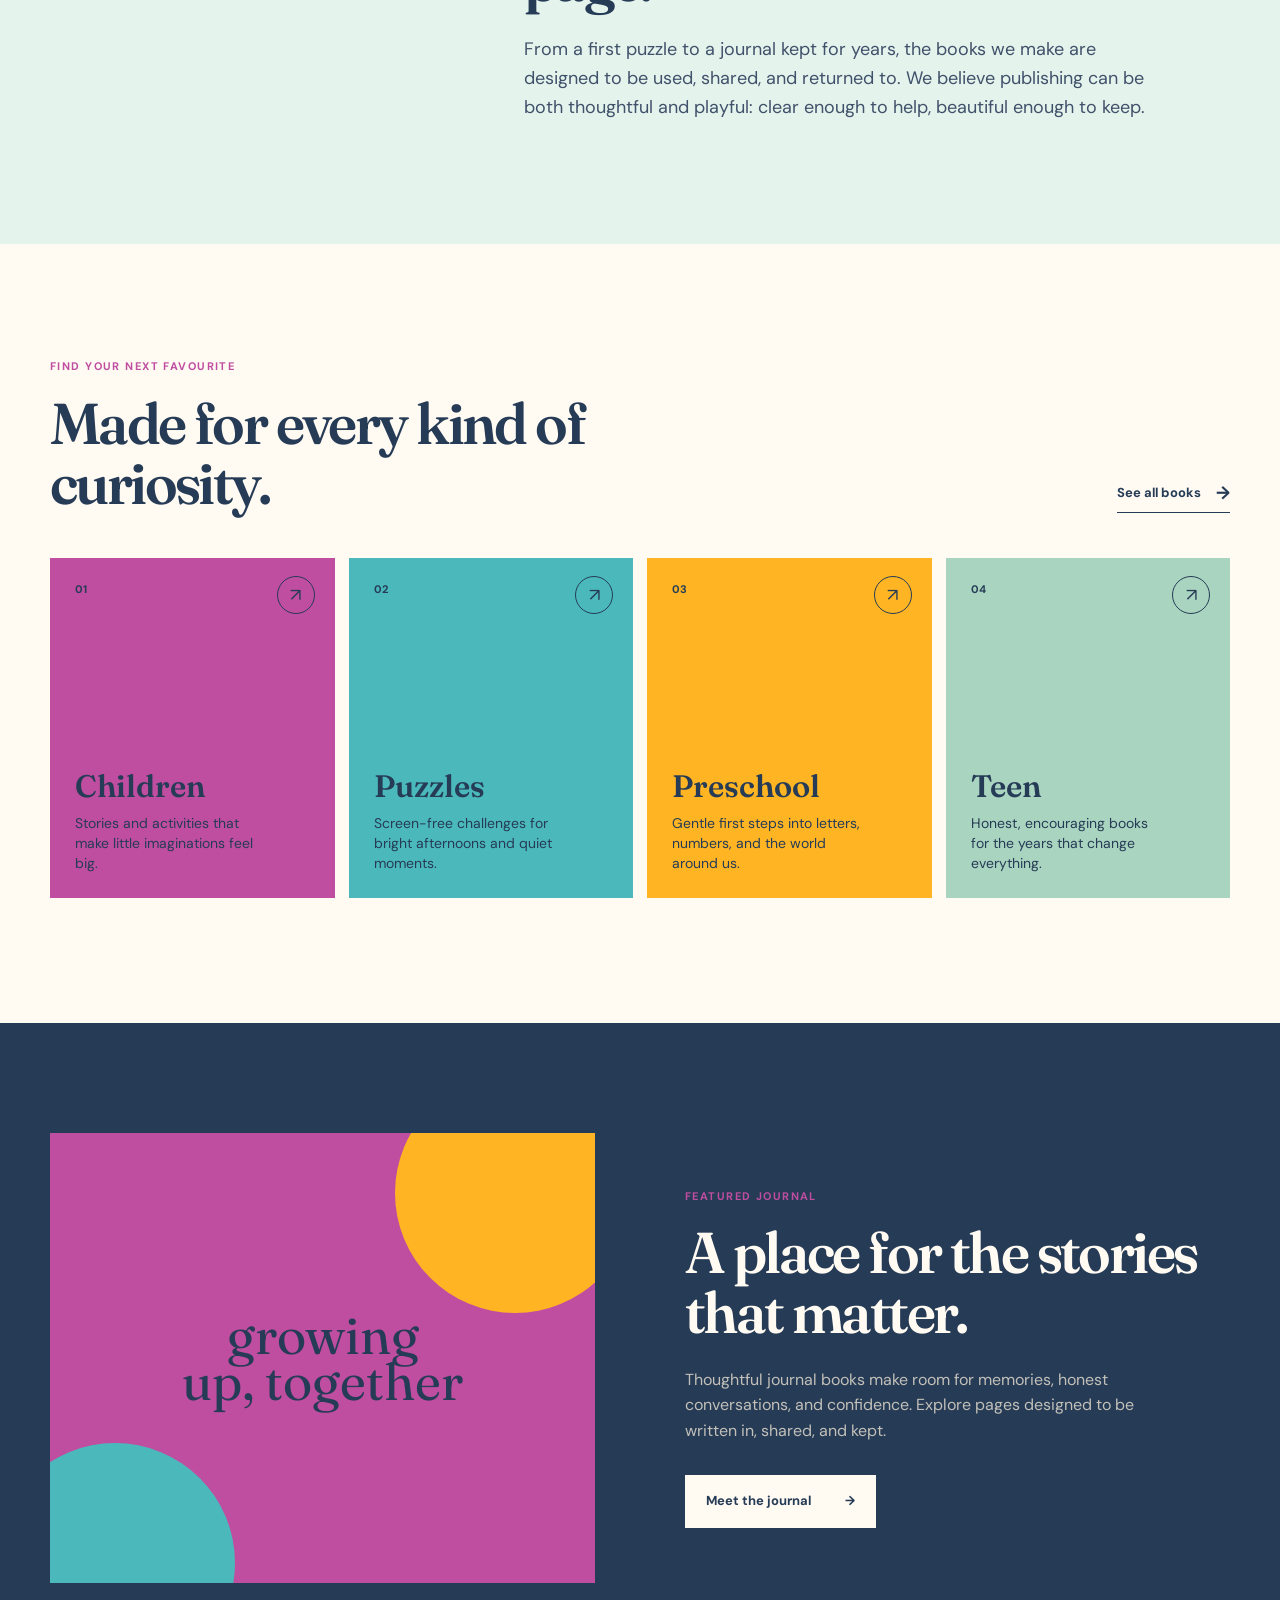
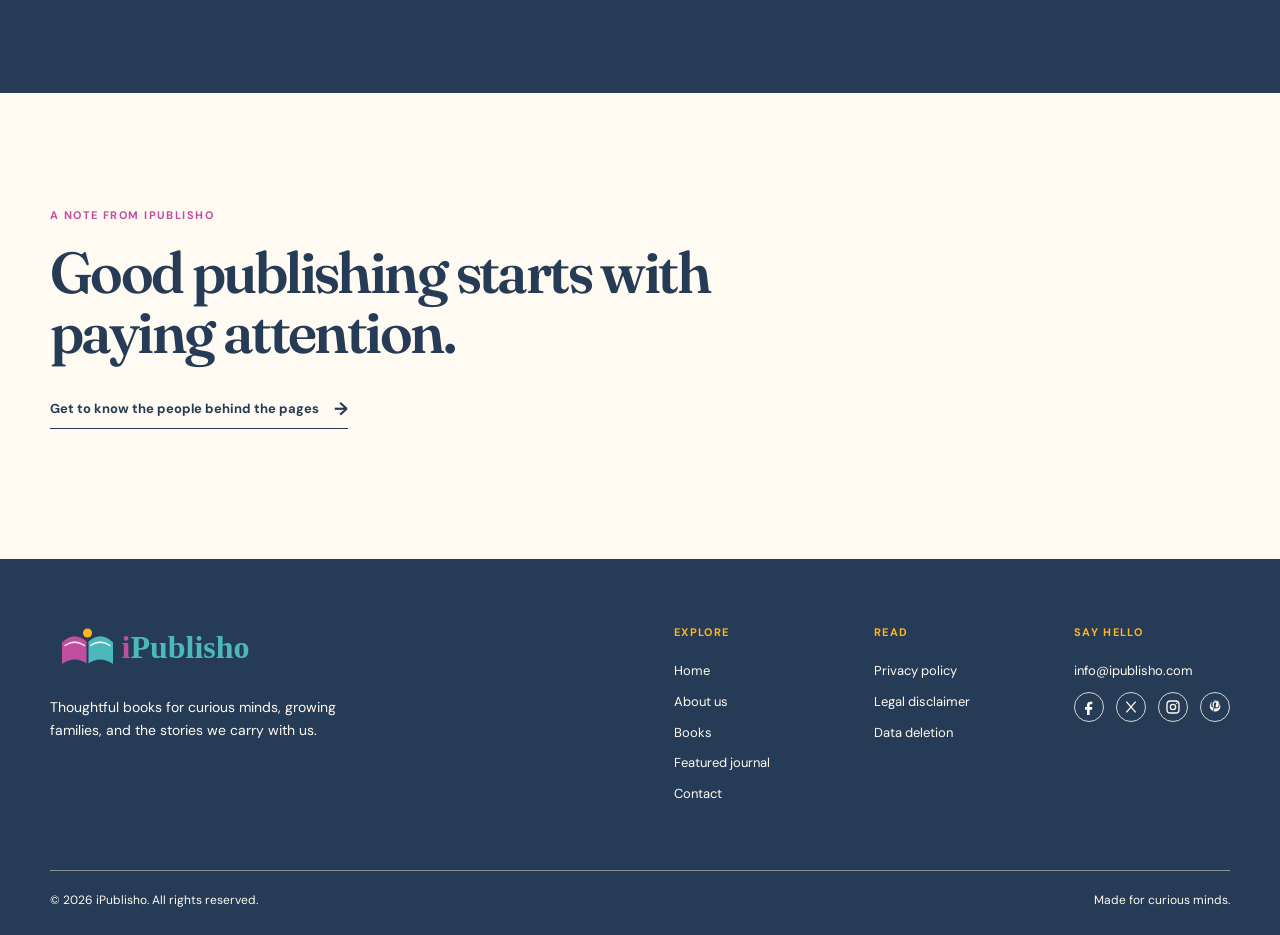
==== commit b30eb2ee: "CTA global navogation" ====
--- a/index.html
+++ b/index.html
@@ -28,11 +28,63 @@
 	<div data-site-header></div>
 	<main>
 		<section class="home-hero shell"><div class="hero-copy reveal"><p class="eyebrow">Independent publishing for curious minds</p><h1>Books with <em>room</em> to grow.</h1><p class="lede">iPublisho makes warm, useful, beautifully made books for children, families, and anyone still delighted by a good question.</p><a class="button button-dark" href="books-publications.html">Explore our books <span aria-hidden="true">&#8594;</span></a></div><div class="hero-art reveal reveal-delay" aria-label="Illustration of an open book and sun" role="img"><div class="sun"></div><div class="arch arch-one"></div><div class="arch arch-two"></div><div class="book book-left"></div><div class="book book-right"></div><div class="book-spine"></div><span class="art-note note-one">make space<br>for wonder</span><span class="art-note note-two">read<br>together</span></div></section>
-		<section class="puberty-feature"><div class="shell puberty-feature-layout"><div class="puberty-feature-art"><img src="images/puberty-journal-cover.png" alt="Puberty Journal: Share Your Growing Up Story cover"></div><div class="puberty-feature-copy"><p class="eyebrow">A journal for growing together</p><h2>Make growing up easier to talk about.</h2><p>A heartfelt keepsake for girls and the mothers, aunts, and mentors who want to share stories, welcome big questions, and build confidence together. Explore 100 prompts about physical changes, changing moods, self-esteem, and finding your voice.</p><div class="puberty-feature-actions"><a class="button button-dark" href="https://www.amazon.com/dp/B0HMNZ526P" target="_blank" rel="noopener noreferrer">Order on Amazon <span aria-hidden="true">&#8594;</span></a><a class="button button-outline" href="puberty-journal.html">Book Details <span aria-hidden="true">&#8594;</span></a></div></div></div></section>
+		<section class="puberty-feature"><div class="shell puberty-feature-layout"><div class="puberty-feature-art"><img src="images/full-front-cover.jpg" alt="Puberty Journal: Share Your Growing Up Story cover"></div><div class="puberty-feature-copy"><p class="eyebrow">A journal for growing together</p><h2>Make growing up easier to talk about.</h2><p>A heartfelt keepsake for girls and the mothers, aunts, and mentors who want to share stories, welcome big questions, and build confidence together. Explore 100 prompts about physical changes, changing moods, self-esteem, and finding your voice.</p><div class="puberty-feature-actions"><a class="button button-dark amazon-cta-button" href="https://www.amazon.com/dp/B0HMNZ526P" target="_blank" rel="noopener noreferrer">Order on Amazon <span aria-hidden="true">&#8594;</span></a><a class="button button-outline" href="puberty-journal.html">Book Details <span aria-hidden="true">&#8594;</span></a></div></div></div></section>
 		<section class="intro-band"><div class="shell intro-grid"><p class="eyebrow">What we believe</p><div><h2>A little more care in every page.</h2><p>From a first puzzle to a journal kept for years, the books we make are designed to be used, shared, and returned to. We believe publishing can be both thoughtful and playful: clear enough to help, beautiful enough to keep.</p></div></div></section>
 		<section class="shell category-section"><div class="section-heading"><div><p class="eyebrow">Find your next favourite</p><h2>Made for every kind of curiosity.</h2></div><a class="text-link" href="books-publications.html">See all books <span aria-hidden="true">&#8594;</span></a></div><div class="category-grid"><a class="category-card category-children" href="books-publications.html"><span class="category-number">01</span><h3>Children</h3><p>Stories and activities that make little imaginations feel big.</p><span class="circle-arrow">&#8599;</span></a><a class="category-card category-puzzles" href="books-publications.html"><span class="category-number">02</span><h3>Puzzles</h3><p>Screen-free challenges for bright afternoons and quiet moments.</p><span class="circle-arrow">&#8599;</span></a><a class="category-card category-preschool" href="books-publications.html"><span class="category-number">03</span><h3>Preschool</h3><p>Gentle first steps into letters, numbers, and the world around us.</p><span class="circle-arrow">&#8599;</span></a><a class="category-card category-teen" href="journal.html"><span class="category-number">04</span><h3>Teen</h3><p>Honest, encouraging books for the years that change everything.</p><span class="circle-arrow">&#8599;</span></a></div></section>
 		<section class="feature-band"><div class="shell feature-grid"><div class="feature-image" aria-hidden="true"><span>growing<br>up, together</span></div><div><p class="eyebrow">Featured journal</p><h2>A place for the stories that matter.</h2><p>Thoughtful journal books make room for memories, honest conversations, and confidence. Explore pages designed to be written in, shared, and kept.</p><a class="button button-light" href="journal.html">Meet the journal <span aria-hidden="true">&#8594;</span></a></div></div></section>
 		<section class="shell note-section"><p class="eyebrow">A note from iPublisho</p><h2>Good publishing starts with paying attention.</h2><a class="text-link" href="author.html">Get to know the people behind the pages <span aria-hidden="true">&#8594;</span></a></section>
 	</main><div data-site-footer></div><script src="js/main.js"></script>
+	<script>
+		document.addEventListener("DOMContentLoaded", function() {
+			const bookId = 'B0HMNZ526P';
+			let amazonDomain = 'amazon.com';
+
+			try {
+				const tz = Intl.DateTimeFormat().resolvedOptions().timeZone || "";
+				const locale = (navigator.language || navigator.userLanguage || "").toLowerCase();
+
+				if (tz.includes("London") || tz.includes("Europe/London") || locale.includes("-gb") || locale.includes("-uk")) {
+					amazonDomain = 'amazon.co.uk';
+				} else if (tz.includes("Berlin") || tz.includes("Europe/Berlin") || locale.includes("-de")) {
+					amazonDomain = 'amazon.de';
+				} else if (tz.includes("Paris") || tz.includes("Europe/Paris") || locale.includes("-fr")) {
+					amazonDomain = 'amazon.fr';
+				} else if (tz.includes("Madrid") || tz.includes("Europe/Madrid") || locale.includes("-es")) {
+					amazonDomain = 'amazon.es';
+				} else if (tz.includes("Rome") || tz.includes("Europe/Rome") || locale.includes("-it")) {
+					amazonDomain = 'amazon.it';
+				} else if (tz.includes("Amsterdam") || tz.includes("Europe/Amsterdam") || locale.includes("-nl")) {
+					amazonDomain = 'amazon.nl';
+				} else if (tz.includes("Warsaw") || tz.includes("Europe/Warsaw") || locale.includes("-pl")) {
+					amazonDomain = 'amazon.pl';
+				} else if (tz.includes("Stockholm") || tz.includes("Europe/Stockholm") || locale.includes("-se")) {
+					amazonDomain = 'amazon.se';
+				} else if (tz.includes("Brussels") || tz.includes("Europe/Brussels") || locale.includes("-be")) {
+					amazonDomain = 'amazon.com.be';
+				} else if (tz.includes("Dublin") || tz.includes("Europe/Dublin") || locale.includes("-ie")) {
+					amazonDomain = 'amazon.co.uk';
+				} else if (tz.includes("Tokyo") || tz.includes("Asia/Tokyo") || locale.includes("-jp")) {
+					amazonDomain = 'amazon.co.jp';
+				} else if (tz.includes("Toronto") || tz.includes("America/Toronto") || tz.includes("America/Vancouver") || locale.includes("-ca")) {
+					amazonDomain = 'amazon.ca';
+				} else if (tz.includes("Sydney") || tz.includes("Australia") || locale.includes("-au")) {
+					amazonDomain = 'amazon.com.au';
+				}
+			} catch (error) {
+				console.log("Geo-routing fallback activated:", error);
+			}
+
+			const targetUrl = `https://${amazonDomain}/dp/${bookId}`;
+			const ctaButtons = document.querySelectorAll('.amazon-cta-button');
+
+			ctaButtons.forEach(button => {
+				button.href = targetUrl;
+				if (button.textContent.includes("Shop on Amazon") || button.textContent.includes("Order on Amazon") || button.textContent.includes("View on Amazon")) {
+					const label = [...button.childNodes].find(node => node.nodeType === Node.TEXT_NODE);
+					if (label) label.nodeValue = "View on Amazon ";
+				}
+			});
+		});
+	</script>
 </body>
 </html>
--- a/css/style.css
+++ b/css/style.css
@@ -29,6 +29,76 @@
 [data-page="puberty-journal.html"] .journal-layout { align-items: start; gap: 70px; }
 [data-page="puberty-journal.html"] .journal-art { min-height: 0; overflow: visible; padding: 0; border: 0; background: transparent; box-shadow: none; -webkit-backdrop-filter: none; backdrop-filter: none; }
 [data-page="puberty-journal.html"] .journal-art img { width: min(100%, 370px); max-height: none; }
+.sales-hero { padding: 70px 0; background: var(--paper-deep); }
+.sales-hero-layout { display: grid; grid-template-columns: minmax(0, 1.1fr) minmax(260px, .75fr); align-items: center; gap: clamp(36px, 7vw, 90px); }
+.sales-hero-copy h1 { max-width: 760px; margin-bottom: 22px; font-size: clamp(2.7rem, 5vw, 4.6rem); }
+.sales-hero-subtitle { max-width: 650px; margin-bottom: 22px; color: var(--muted); font-size: 20px; font-weight: 600; line-height: 1.45; }
+.sales-hero-intro { max-width: 660px; margin-bottom: 0; line-height: 1.65; }
+.sales-hero-product { display: grid; justify-items: center; gap: 24px; }
+.sales-book-art { width: 100%; min-height: 340px; display: grid; place-items: center; padding: 18px; border: 1px solid var(--line); border-radius: 4px; background: var(--paper); box-shadow: 0 18px 34px rgba(38,59,86,.14); }
+.sales-book-art img { width: min(100%, 330px); max-height: 410px; object-fit: contain; filter: drop-shadow(10px 13px 12px rgba(38,59,86,.18)); }
+.sales-actions { width: 100%; display: flex; flex-wrap: wrap; justify-content: center; gap: 12px; }
+.sales-hero-actions { margin-top: 18px; }
+.sales-button { min-width: 220px; min-height: 54px; justify-content: space-between; gap: 16px; padding: 15px 18px; }
+.sales-button-us { color: var(--ink); background: var(--yellow); }
+.sales-button-uk { color: var(--paper); background: var(--ink); border-color: var(--paper); }
+.bridge-steps { padding-top: 100px; padding-bottom: 110px; }
+.bridge-steps > h2, .journal-preview h2 { max-width: 800px; font-size: clamp(2.4rem, 4vw, 3.7rem); }
+.bridge-grid { display: grid; grid-template-columns: repeat(3, minmax(0, 1fr)); gap: 28px; margin-top: 42px; }
+.bridge-step { border-top: 2px solid var(--ink); padding-top: 20px; }
+.bridge-step-number { display: inline-block; margin-bottom: 22px; color: var(--red); font-size: 13px; font-weight: 700; }
+.bridge-step h3 { margin-bottom: 12px; font-size: 25px; }
+.bridge-step p { max-width: 330px; margin-bottom: 0; color: var(--muted); }
+.shopping-note { max-width: 900px; margin: 32px 0 0; border-left: 3px solid var(--yellow); padding: 12px 16px; color: var(--muted); background: rgba(229,243,237,.55); font-size: 13px; }
+.mother-message { padding: 88px 0 96px; background: var(--paper-deep); }
+.mother-message-inner { max-width: 900px; }
+.mother-message h2, .journal-features h2 { max-width: 820px; font-size: clamp(2.3rem, 4vw, 3.6rem); }
+.mother-message-subtitle { margin: -8px 0 30px; color: var(--muted); }
+.mother-message blockquote { margin: 0; border-left: 3px solid var(--red); padding: 30px clamp(22px, 5vw, 58px); background: var(--paper); box-shadow: 0 12px 28px rgba(38,59,86,.08); }
+.mother-message blockquote p { margin: 0; color: var(--ink); font-family: var(--serif); font-size: clamp(1.15rem, 2.1vw, 1.55rem); font-style: italic; line-height: 1.65; }
+.mother-message cite { display: block; margin-top: 24px; color: var(--muted); font-size: 13px; font-style: normal; text-align: right; }
+.journal-features { padding-top: 96px; padding-bottom: 100px; }
+.features-subtitle { max-width: 740px; margin-bottom: 30px; color: var(--muted); font-size: 18px; }
+.features-list { max-width: 920px; margin: 0; padding: 0; list-style: none; }
+.features-list li { border-top: 1px solid var(--line); padding: 20px 0; color: var(--muted); }
+.features-list li strong { color: var(--ink); }
+.compliance-note { max-width: 900px; margin: 20px 0 0; color: var(--muted); font-size: 13px; }
+.compliance-note strong { color: var(--ink); }
+.journal-preview { padding: 88px 0 96px; background: var(--paper-deep); }
+.preview-grid { display: grid; grid-template-columns: repeat(4, minmax(0, 1fr)); gap: 24px; margin-top: 34px; }
+.preview-page { min-width: 0; display: grid; place-items: center; margin: 0; padding: 14px; border: 1px solid var(--line); background: var(--paper); box-shadow: 0 10px 24px rgba(38,59,86,.1); }
+.preview-page img { width: 100%; height: auto; object-fit: contain; }
+.preview-caption { max-width: 760px; margin: 22px auto 0; color: var(--muted); text-align: center; }
+.sales-close { padding: 88px 0 96px; color: var(--ink); background: var(--paper); text-align: center; }
+.sales-close-content { display: grid; justify-items: center; }
+.sales-close h2 { max-width: 840px; margin-bottom: 14px; font-size: clamp(2.25rem, 4vw, 3.5rem); }
+.sales-close-content > p:not(.eyebrow) { margin-bottom: 28px; color: var(--muted); font-size: 18px; }
+.sales-close-actions { max-width: 490px; }
+@media (max-width: 800px) {
+	.sales-hero { padding: 56px 0; }
+	.sales-hero-layout { grid-template-columns: 1fr; gap: 32px; }
+	.sales-hero-product { width: 100%; }
+	.sales-book-art { min-height: 280px; }
+	.sales-book-art img { width: min(100%, 260px); max-height: 330px; }
+	.sales-hero-actions { margin-top: 14px; }
+	.bridge-steps { padding-top: 72px; padding-bottom: 78px; }
+	.bridge-grid { gap: 20px; }
+	.mother-message { padding: 68px 0 74px; }
+	.journal-features { padding-top: 72px; padding-bottom: 76px; }
+	.journal-preview { padding: 68px 0 74px; }
+	.preview-grid { grid-template-columns: repeat(2, minmax(0, 1fr)); }
+}
+@media (max-width: 600px) {
+	.sales-hero-copy h1 { font-size: clamp(2.5rem, 11vw, 3.5rem); }
+	.sales-hero-subtitle { font-size: 18px; }
+	.bridge-grid, .preview-grid { grid-template-columns: 1fr; }
+	.bridge-grid { gap: 26px; margin-top: 30px; }
+	.bridge-step-number { margin-bottom: 12px; }
+	.preview-grid { gap: 16px; }
+	.mother-message blockquote { padding: 22px 20px; }
+	.sales-actions { flex-direction: column; align-items: stretch; }
+	.sales-button { width: 100%; }
+}
 .reveal { animation: rise .7s both; } .reveal-delay { animation-delay: .16s; } @keyframes rise { from { opacity: 0; transform: translateY(18px); } to { opacity: 1; transform: translateY(0); } }
 @media (max-width: 800px) { .puberty-feature { padding: 56px 0; } .puberty-feature-layout { grid-template-columns: 1fr; gap: 34px; } .puberty-feature-art { min-height: 300px; } .puberty-feature-art img { width: min(100%, 245px); max-height: 330px; } }
 @media (max-width: 800px) { .shell, .nav-wrap { width: min(100% - 40px, 600px); } .nav-wrap { min-height: 72px; } .logo { width: 190px; } .menu-toggle { display: block; } .site-nav { position: absolute; top: 72px; right: 20px; left: 20px; display: none; flex-direction: column; align-items: stretch; gap: 0; padding: 12px 20px; background: var(--paper); border: 1px solid var(--line); box-shadow: 5px 5px 0 var(--ink); } .site-nav.is-open { display: flex; } .site-nav a { padding: 12px 0; } .site-nav a::after { bottom: 7px; } .home-hero, .intro-grid, .feature-grid, .journal-layout, .about-layout, .contact-layout { grid-template-columns: 1fr; gap: 45px; } .home-hero { padding-top: 65px; } .hero-art { min-height: 380px; } .category-grid, .book-grid { grid-template-columns: repeat(2, 1fr); } .section-heading, .footer-top, .footer-bottom { align-items: start; flex-direction: column; } .footer-links { gap: 35px; flex-wrap: wrap; } .page-hero { padding-top: 70px; } }
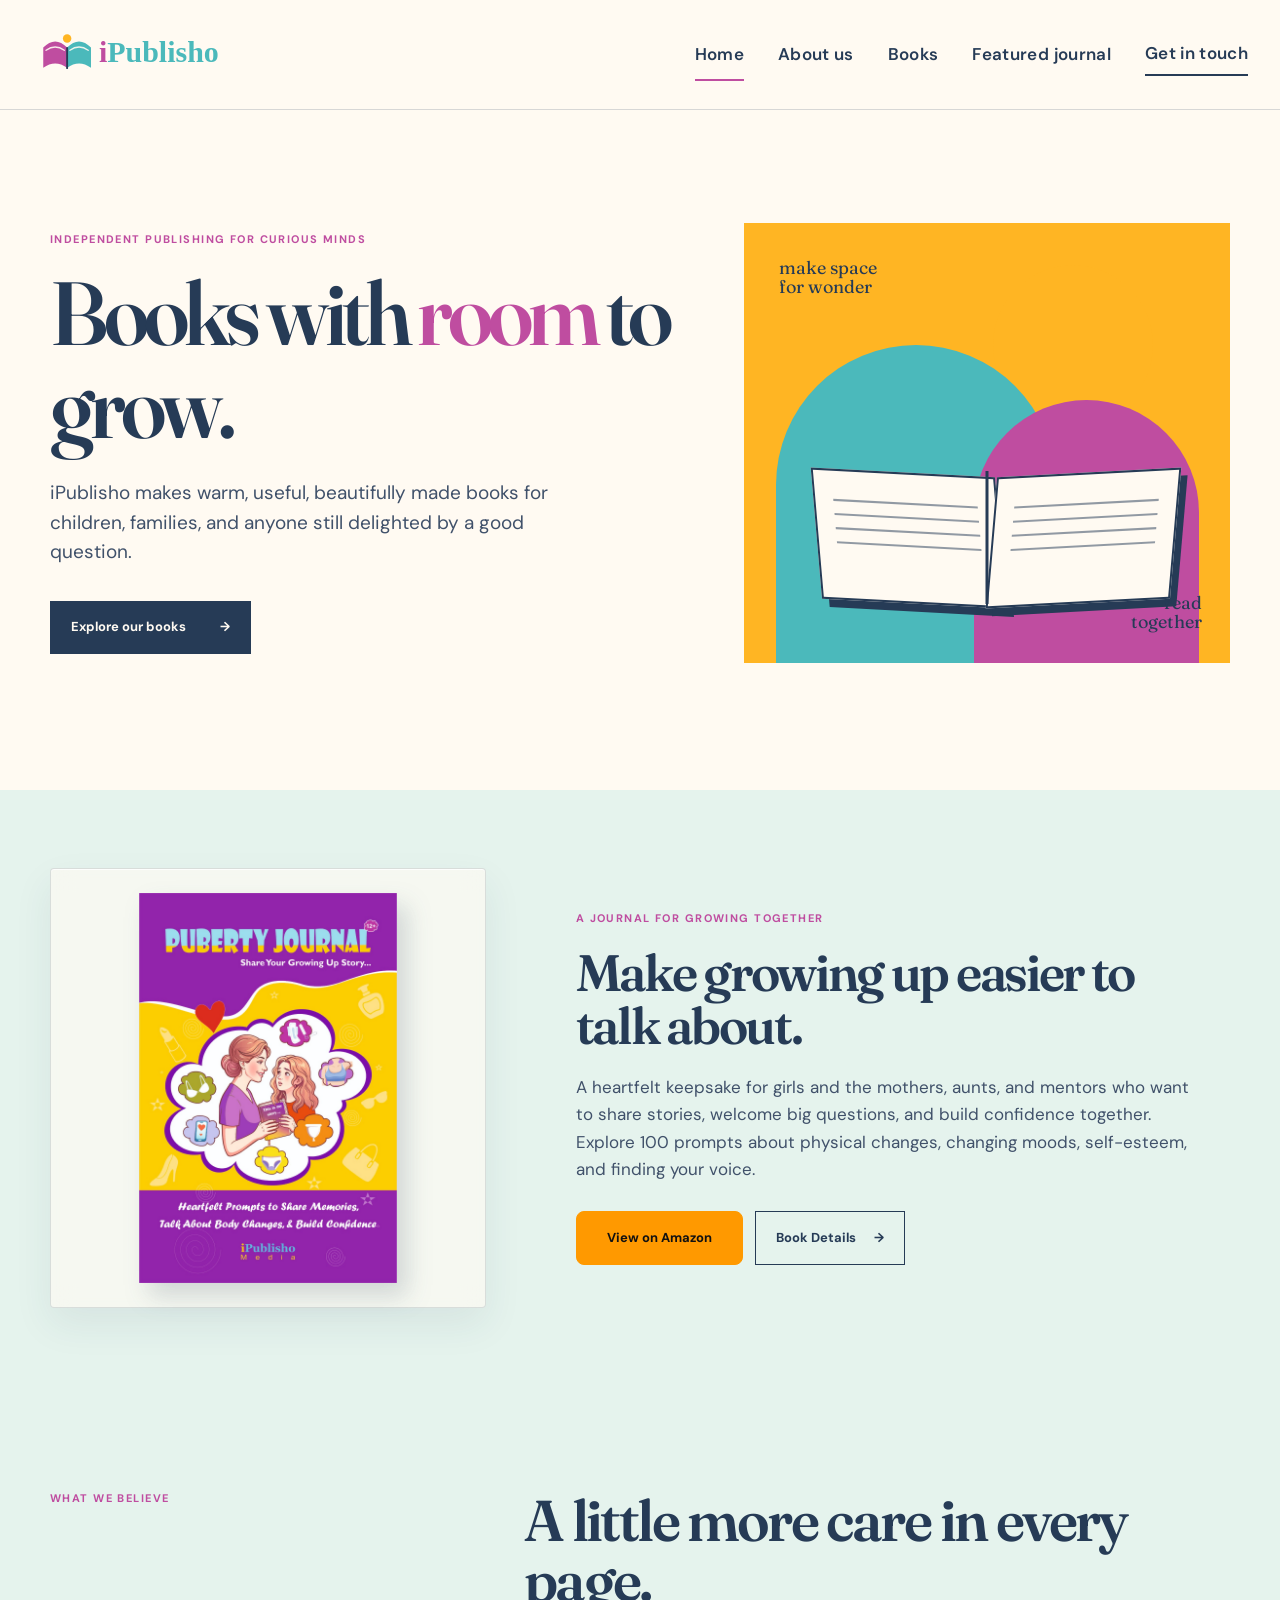
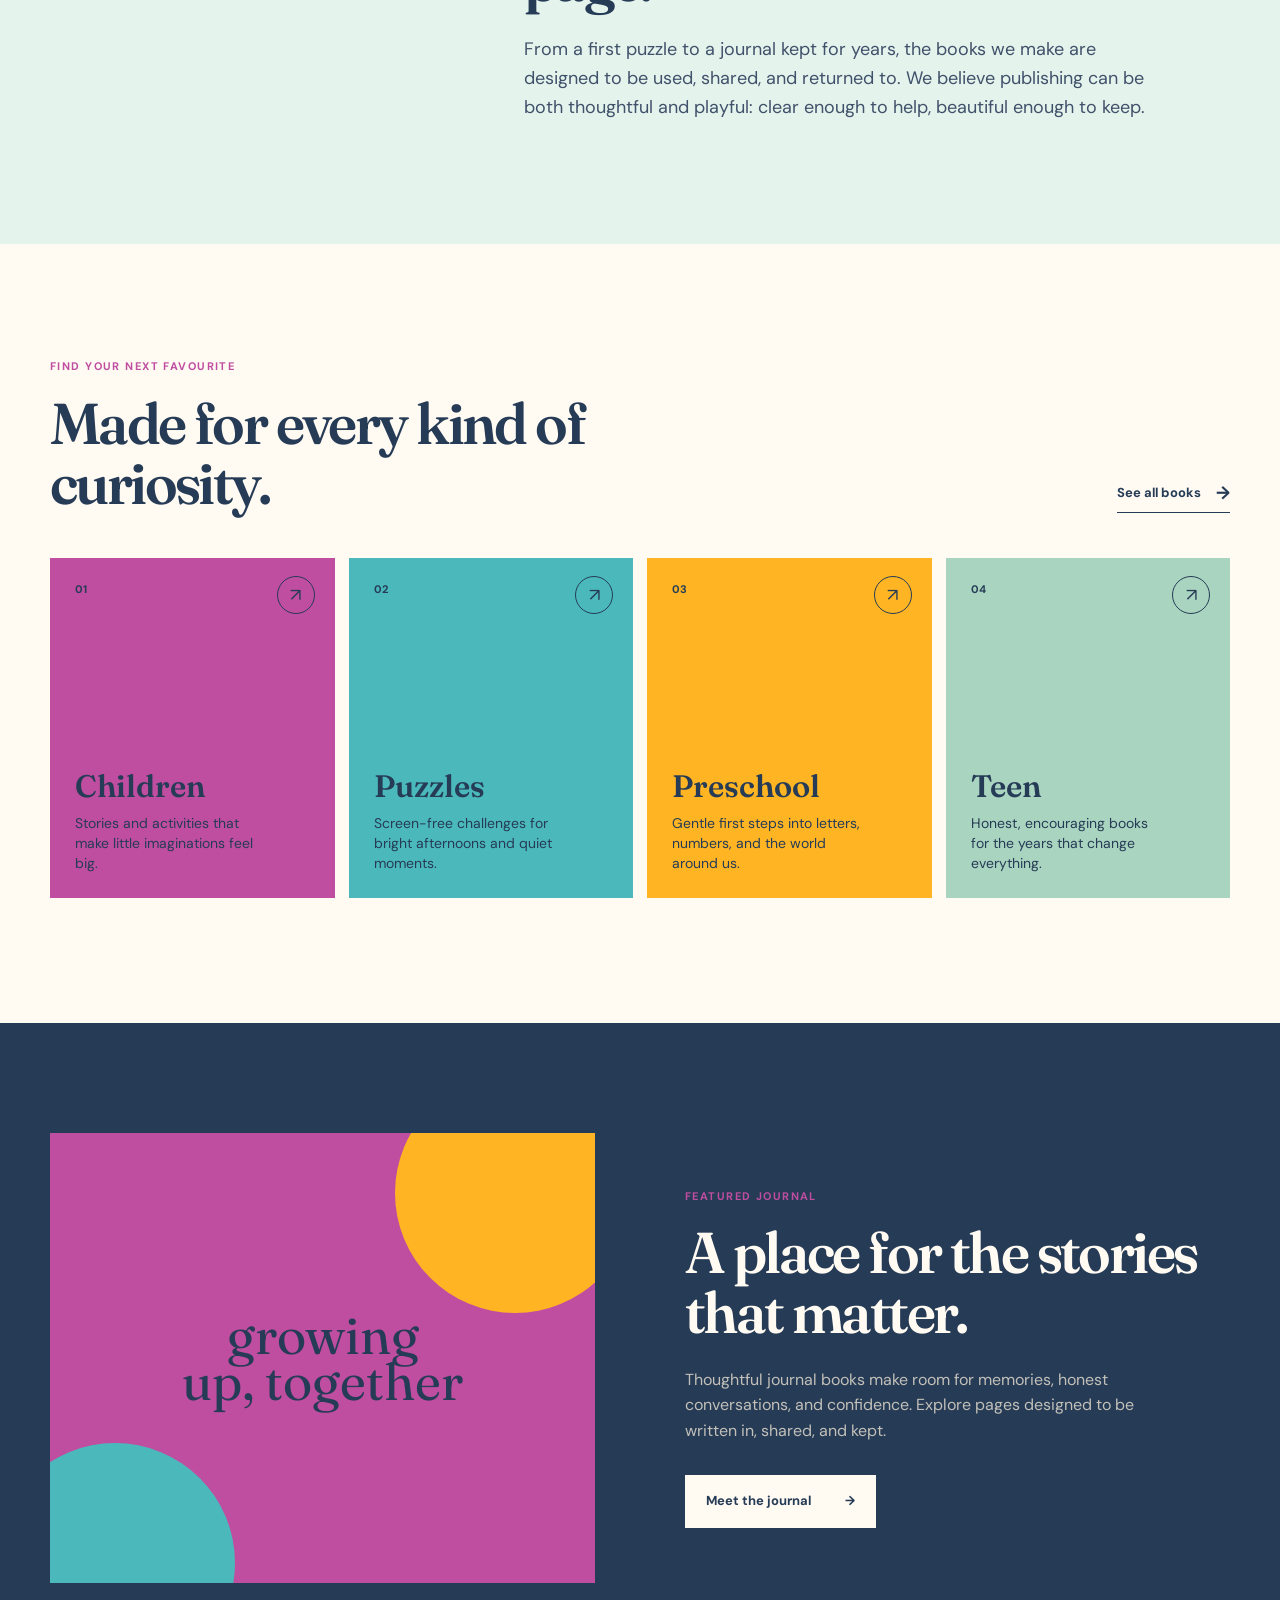
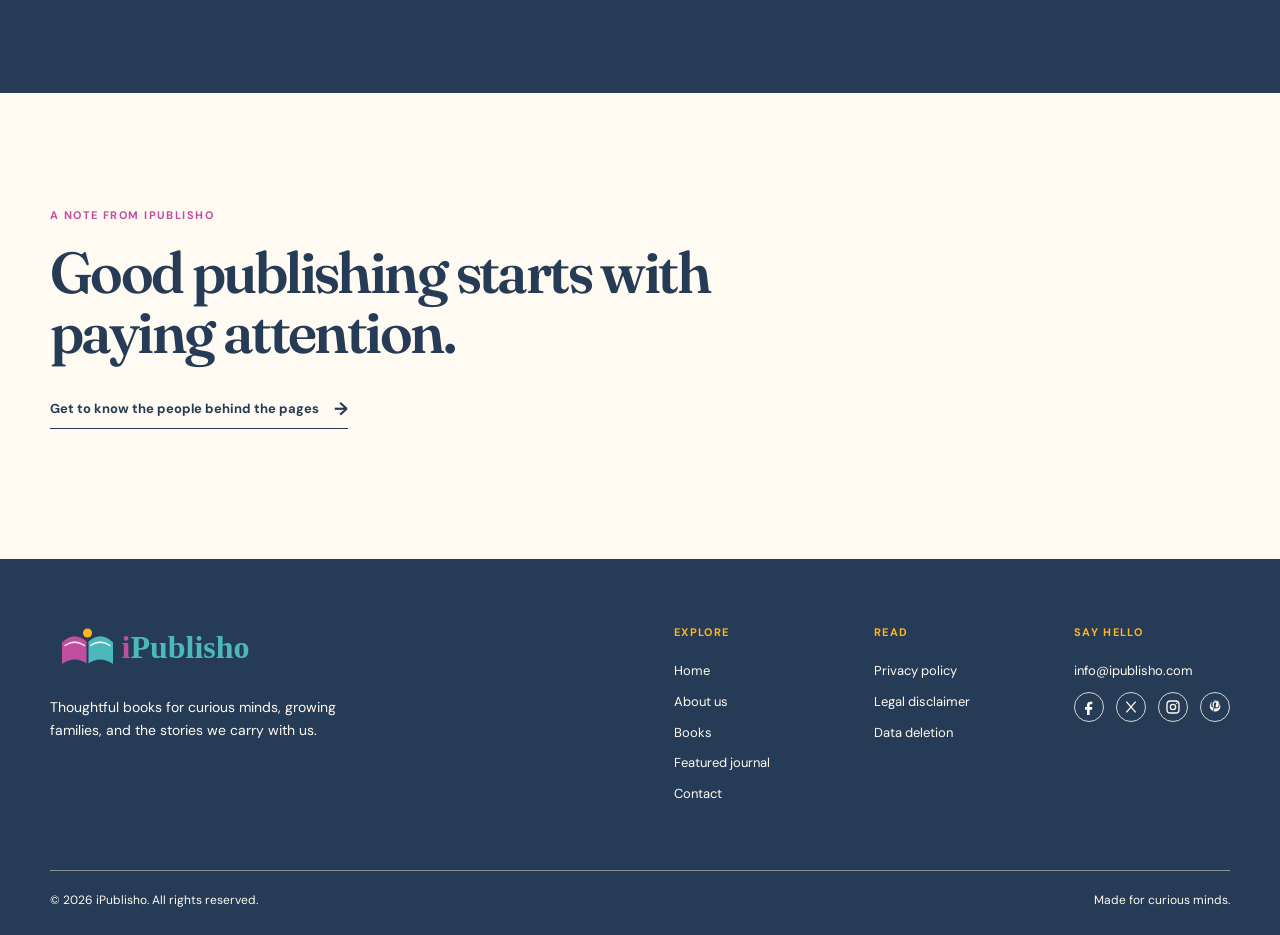
==== commit 73ff7888: "Clean up redundant marketplace buttons and optimize layout spacing" ====
--- a/index.html
+++ b/index.html
@@ -28,7 +28,7 @@
 	<div data-site-header></div>
 	<main>
 		<section class="home-hero shell"><div class="hero-copy reveal"><p class="eyebrow">Independent publishing for curious minds</p><h1>Books with <em>room</em> to grow.</h1><p class="lede">iPublisho makes warm, useful, beautifully made books for children, families, and anyone still delighted by a good question.</p><a class="button button-dark" href="books-publications.html">Explore our books <span aria-hidden="true">&#8594;</span></a></div><div class="hero-art reveal reveal-delay" aria-label="Illustration of an open book and sun" role="img"><div class="sun"></div><div class="arch arch-one"></div><div class="arch arch-two"></div><div class="book book-left"></div><div class="book book-right"></div><div class="book-spine"></div><span class="art-note note-one">make space<br>for wonder</span><span class="art-note note-two">read<br>together</span></div></section>
-		<section class="puberty-feature"><div class="shell puberty-feature-layout"><div class="puberty-feature-art"><img src="images/full-front-cover.jpg" alt="Puberty Journal: Share Your Growing Up Story cover"></div><div class="puberty-feature-copy"><p class="eyebrow">A journal for growing together</p><h2>Make growing up easier to talk about.</h2><p>A heartfelt keepsake for girls and the mothers, aunts, and mentors who want to share stories, welcome big questions, and build confidence together. Explore 100 prompts about physical changes, changing moods, self-esteem, and finding your voice.</p><div class="puberty-feature-actions"><a class="button button-dark amazon-cta-button" href="https://www.amazon.com/dp/B0HMNZ526P" target="_blank" rel="noopener noreferrer">Order on Amazon <span aria-hidden="true">&#8594;</span></a><a class="button button-outline" href="puberty-journal.html">Book Details <span aria-hidden="true">&#8594;</span></a></div></div></div></section>
+		<section class="puberty-feature"><div class="shell puberty-feature-layout"><div class="puberty-feature-art"><img src="images/full-front-cover.jpg" alt="Puberty Journal: Share Your Growing Up Story cover"></div><div class="puberty-feature-copy"><p class="eyebrow">A journal for growing together</p><h2>Make growing up easier to talk about.</h2><p>A heartfelt keepsake for girls and the mothers, aunts, and mentors who want to share stories, welcome big questions, and build confidence together. Explore 100 prompts about physical changes, changing moods, self-esteem, and finding your voice.</p><div class="puberty-feature-actions"><a class="button amazon-cta-button" href="https://www.amazon.com/dp/B0HMNZ526P" target="_blank" rel="noopener noreferrer">View on Amazon</a><a class="button button-outline" href="puberty-journal.html">Book Details <span aria-hidden="true">&#8594;</span></a></div></div></div></section>
 		<section class="intro-band"><div class="shell intro-grid"><p class="eyebrow">What we believe</p><div><h2>A little more care in every page.</h2><p>From a first puzzle to a journal kept for years, the books we make are designed to be used, shared, and returned to. We believe publishing can be both thoughtful and playful: clear enough to help, beautiful enough to keep.</p></div></div></section>
 		<section class="shell category-section"><div class="section-heading"><div><p class="eyebrow">Find your next favourite</p><h2>Made for every kind of curiosity.</h2></div><a class="text-link" href="books-publications.html">See all books <span aria-hidden="true">&#8594;</span></a></div><div class="category-grid"><a class="category-card category-children" href="books-publications.html"><span class="category-number">01</span><h3>Children</h3><p>Stories and activities that make little imaginations feel big.</p><span class="circle-arrow">&#8599;</span></a><a class="category-card category-puzzles" href="books-publications.html"><span class="category-number">02</span><h3>Puzzles</h3><p>Screen-free challenges for bright afternoons and quiet moments.</p><span class="circle-arrow">&#8599;</span></a><a class="category-card category-preschool" href="books-publications.html"><span class="category-number">03</span><h3>Preschool</h3><p>Gentle first steps into letters, numbers, and the world around us.</p><span class="circle-arrow">&#8599;</span></a><a class="category-card category-teen" href="journal.html"><span class="category-number">04</span><h3>Teen</h3><p>Honest, encouraging books for the years that change everything.</p><span class="circle-arrow">&#8599;</span></a></div></section>
 		<section class="feature-band"><div class="shell feature-grid"><div class="feature-image" aria-hidden="true"><span>growing<br>up, together</span></div><div><p class="eyebrow">Featured journal</p><h2>A place for the stories that matter.</h2><p>Thoughtful journal books make room for memories, honest conversations, and confidence. Explore pages designed to be written in, shared, and kept.</p><a class="button button-light" href="journal.html">Meet the journal <span aria-hidden="true">&#8594;</span></a></div></div></section>
--- a/css/style.css
+++ b/css/style.css
@@ -42,6 +42,7 @@
 .sales-button { min-width: 220px; min-height: 54px; justify-content: space-between; gap: 16px; padding: 15px 18px; }
 .sales-button-us { color: var(--ink); background: var(--yellow); }
 .sales-button-uk { color: var(--paper); background: var(--ink); border-color: var(--paper); }
+.amazon-cta-button { display: inline-flex; align-items: center; justify-content: center; min-width: 0; min-height: 0; gap: 0; border: 1px solid #FF9900; border-radius: 8px; padding: 12px 30px; color: #111111; background: #FF9900; font-weight: 700; text-align: center; text-decoration: none; }
 .bridge-steps { padding-top: 100px; padding-bottom: 110px; }
 .bridge-steps > h2, .journal-preview h2 { max-width: 800px; font-size: clamp(2.4rem, 4vw, 3.7rem); }
 .bridge-grid { display: grid; grid-template-columns: repeat(3, minmax(0, 1fr)); gap: 28px; margin-top: 42px; }
@@ -56,6 +57,8 @@
 .mother-message-subtitle { margin: -8px 0 30px; color: var(--muted); }
 .mother-message blockquote { margin: 0; border-left: 3px solid var(--red); padding: 30px clamp(22px, 5vw, 58px); background: var(--paper); box-shadow: 0 12px 28px rgba(38,59,86,.08); }
 .mother-message blockquote p { margin: 0; color: var(--ink); font-family: var(--serif); font-size: clamp(1.15rem, 2.1vw, 1.55rem); font-style: italic; line-height: 1.65; }
+.mother-message blockquote .letter-text-block p { margin: 0 0 1.5rem; }
+.mother-message blockquote .letter-text-block .letter-quote { margin: 0 0 0 1rem; font-style: italic; }
 .mother-message cite { display: block; margin-top: 24px; color: var(--muted); font-size: 13px; font-style: normal; text-align: right; }
 .journal-features { padding-top: 96px; padding-bottom: 100px; }
 .features-subtitle { max-width: 740px; margin-bottom: 30px; color: var(--muted); font-size: 18px; }
@@ -64,6 +67,7 @@
 .features-list li strong { color: var(--ink); }
 .compliance-note { max-width: 900px; margin: 20px 0 0; color: var(--muted); font-size: 13px; }
 .compliance-note strong { color: var(--ink); }
+.features-cta { margin-top: 24px; }
 .journal-preview { padding: 88px 0 96px; background: var(--paper-deep); }
 .preview-grid { display: grid; grid-template-columns: repeat(4, minmax(0, 1fr)); gap: 24px; margin-top: 34px; }
 .preview-page { min-width: 0; display: grid; place-items: center; margin: 0; padding: 14px; border: 1px solid var(--line); background: var(--paper); box-shadow: 0 10px 24px rgba(38,59,86,.1); }
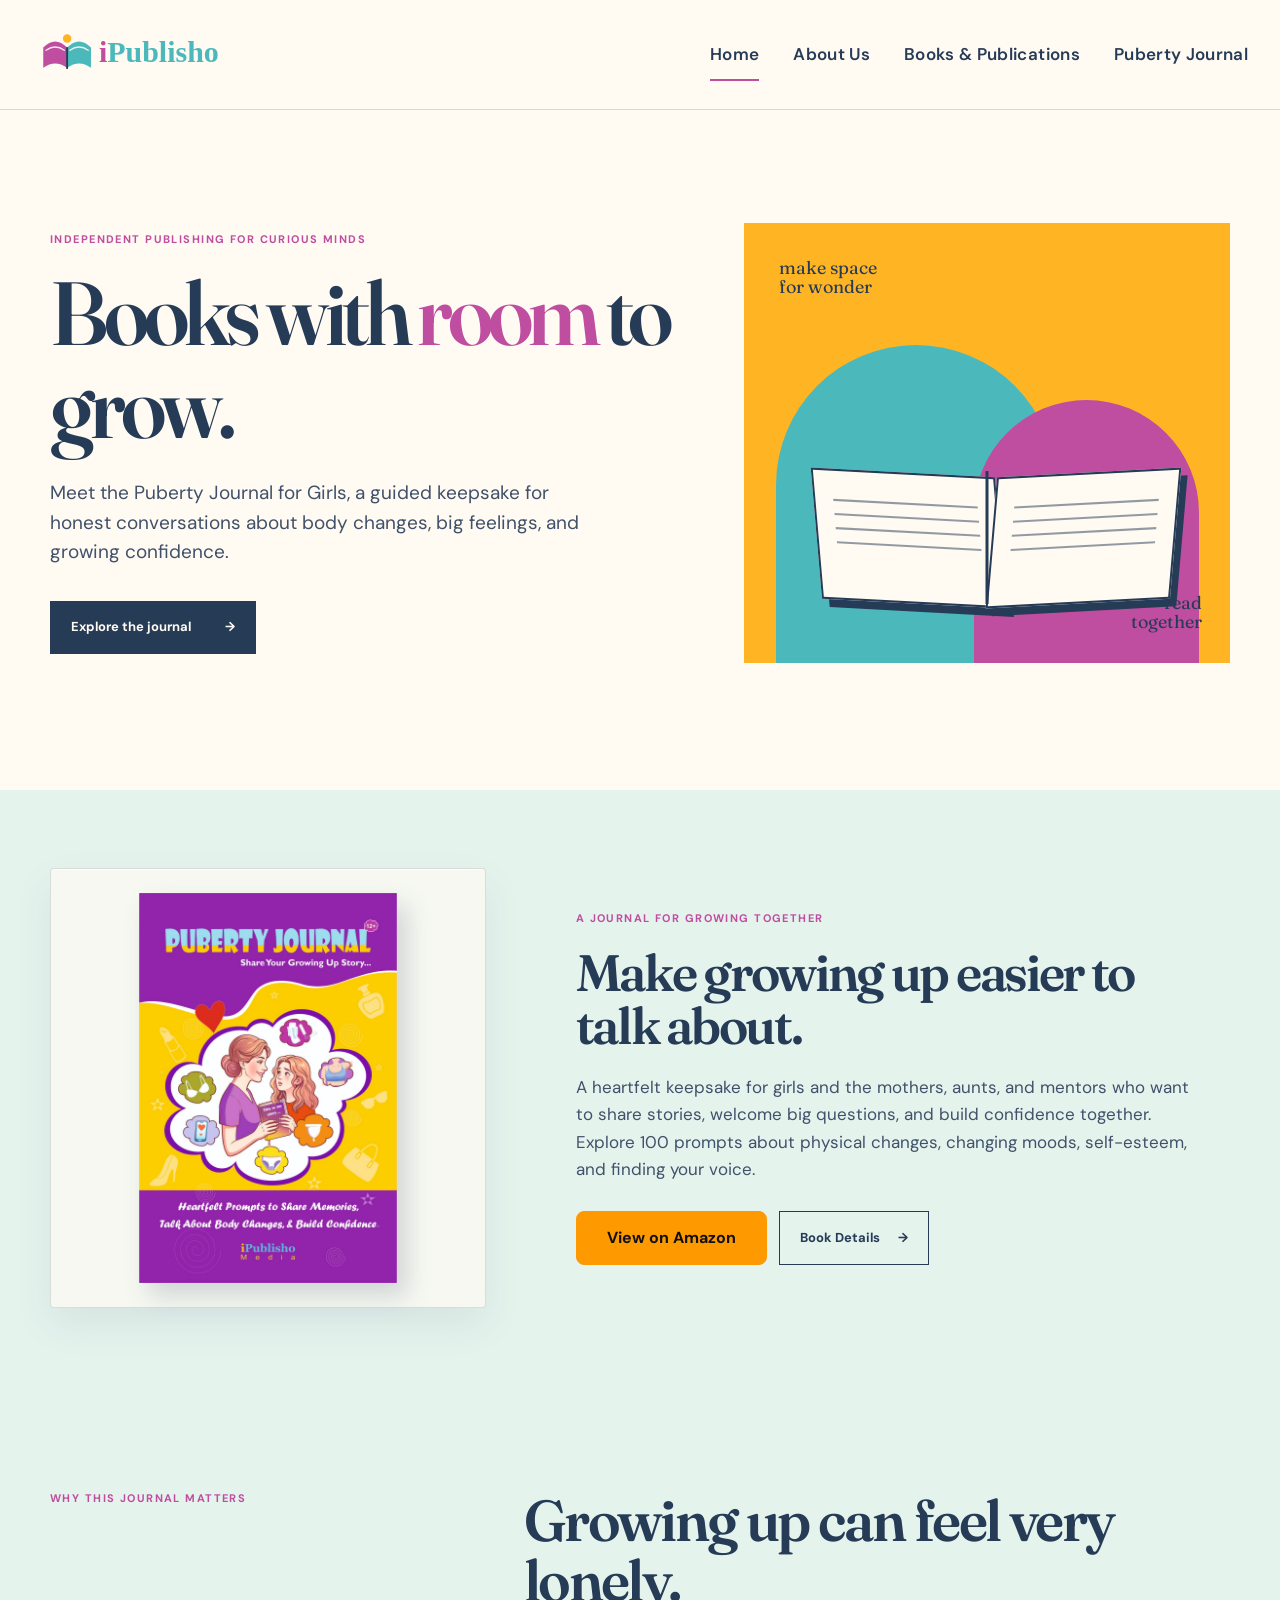
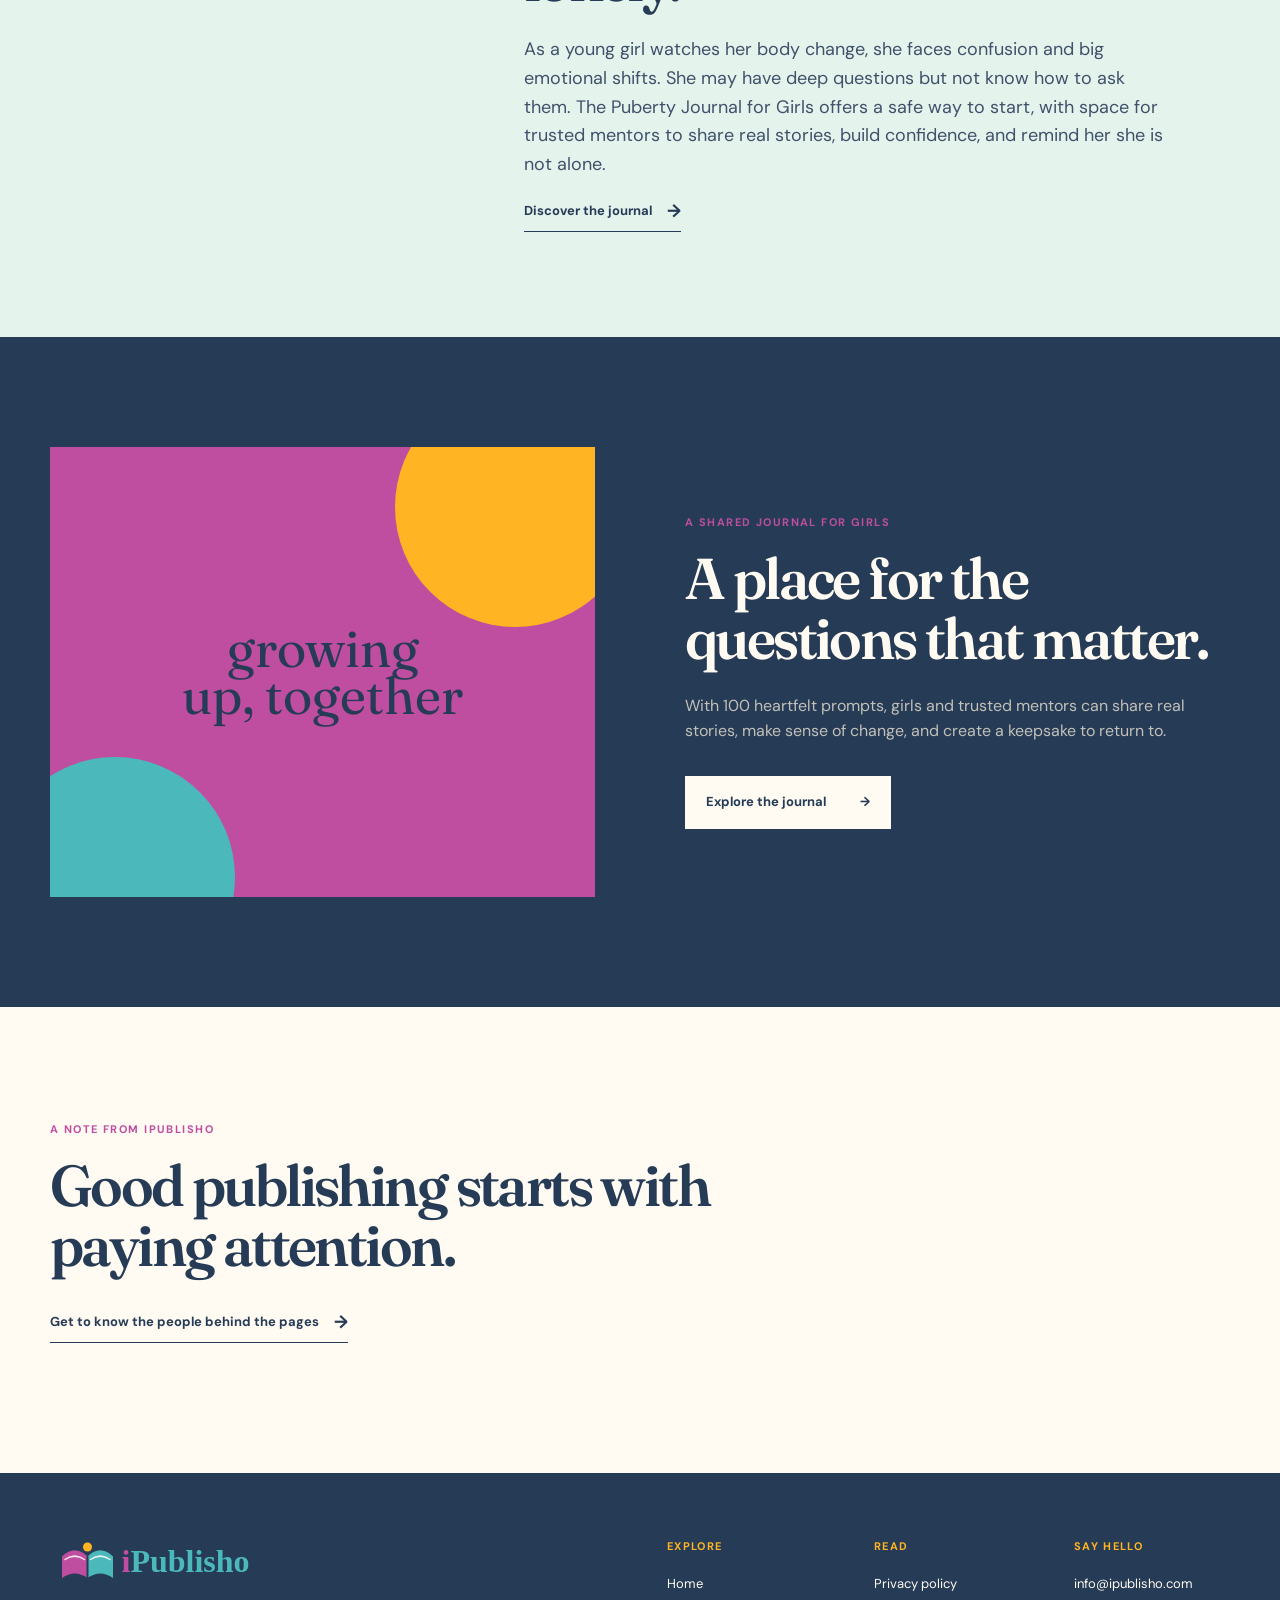
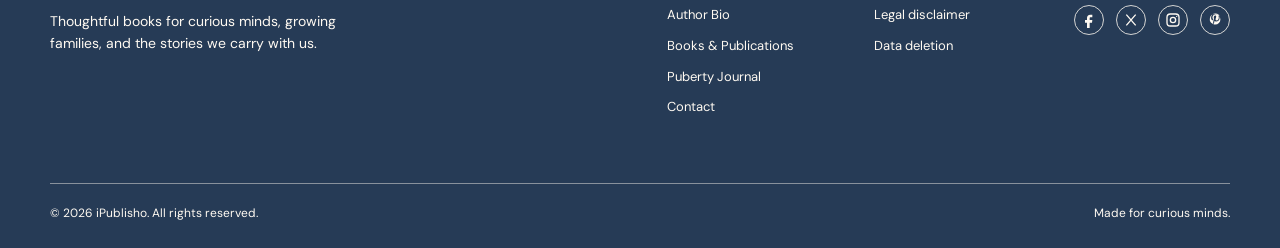
==== commit 8aa497d2: "Optimize platform architecture: update title casing, remove placeholder home categories, and deploy " ====
--- a/index.html
+++ b/index.html
@@ -27,16 +27,15 @@
 <!-- End Google Tag Manager (noscript) -->
 	<div data-site-header></div>
 	<main>
-		<section class="home-hero shell"><div class="hero-copy reveal"><p class="eyebrow">Independent publishing for curious minds</p><h1>Books with <em>room</em> to grow.</h1><p class="lede">iPublisho makes warm, useful, beautifully made books for children, families, and anyone still delighted by a good question.</p><a class="button button-dark" href="books-publications.html">Explore our books <span aria-hidden="true">&#8594;</span></a></div><div class="hero-art reveal reveal-delay" aria-label="Illustration of an open book and sun" role="img"><div class="sun"></div><div class="arch arch-one"></div><div class="arch arch-two"></div><div class="book book-left"></div><div class="book book-right"></div><div class="book-spine"></div><span class="art-note note-one">make space<br>for wonder</span><span class="art-note note-two">read<br>together</span></div></section>
-		<section class="puberty-feature"><div class="shell puberty-feature-layout"><div class="puberty-feature-art"><img src="images/full-front-cover.jpg" alt="Puberty Journal: Share Your Growing Up Story cover"></div><div class="puberty-feature-copy"><p class="eyebrow">A journal for growing together</p><h2>Make growing up easier to talk about.</h2><p>A heartfelt keepsake for girls and the mothers, aunts, and mentors who want to share stories, welcome big questions, and build confidence together. Explore 100 prompts about physical changes, changing moods, self-esteem, and finding your voice.</p><div class="puberty-feature-actions"><a class="button amazon-cta-button" href="https://www.amazon.com/dp/B0HMNZ526P" target="_blank" rel="noopener noreferrer">View on Amazon</a><a class="button button-outline" href="puberty-journal.html">Book Details <span aria-hidden="true">&#8594;</span></a></div></div></div></section>
-		<section class="intro-band"><div class="shell intro-grid"><p class="eyebrow">What we believe</p><div><h2>A little more care in every page.</h2><p>From a first puzzle to a journal kept for years, the books we make are designed to be used, shared, and returned to. We believe publishing can be both thoughtful and playful: clear enough to help, beautiful enough to keep.</p></div></div></section>
-		<section class="shell category-section"><div class="section-heading"><div><p class="eyebrow">Find your next favourite</p><h2>Made for every kind of curiosity.</h2></div><a class="text-link" href="books-publications.html">See all books <span aria-hidden="true">&#8594;</span></a></div><div class="category-grid"><a class="category-card category-children" href="books-publications.html"><span class="category-number">01</span><h3>Children</h3><p>Stories and activities that make little imaginations feel big.</p><span class="circle-arrow">&#8599;</span></a><a class="category-card category-puzzles" href="books-publications.html"><span class="category-number">02</span><h3>Puzzles</h3><p>Screen-free challenges for bright afternoons and quiet moments.</p><span class="circle-arrow">&#8599;</span></a><a class="category-card category-preschool" href="books-publications.html"><span class="category-number">03</span><h3>Preschool</h3><p>Gentle first steps into letters, numbers, and the world around us.</p><span class="circle-arrow">&#8599;</span></a><a class="category-card category-teen" href="journal.html"><span class="category-number">04</span><h3>Teen</h3><p>Honest, encouraging books for the years that change everything.</p><span class="circle-arrow">&#8599;</span></a></div></section>
-		<section class="feature-band"><div class="shell feature-grid"><div class="feature-image" aria-hidden="true"><span>growing<br>up, together</span></div><div><p class="eyebrow">Featured journal</p><h2>A place for the stories that matter.</h2><p>Thoughtful journal books make room for memories, honest conversations, and confidence. Explore pages designed to be written in, shared, and kept.</p><a class="button button-light" href="journal.html">Meet the journal <span aria-hidden="true">&#8594;</span></a></div></div></section>
+		<section class="home-hero shell"><div class="hero-copy reveal"><p class="eyebrow">Independent publishing for curious minds</p><h1>Books with <em>room</em> to grow.</h1><p class="lede">Meet the Puberty Journal for Girls, a guided keepsake for honest conversations about body changes, big feelings, and growing confidence.</p><a class="button button-dark" href="puberty-journal.html">Explore the journal <span aria-hidden="true">&#8594;</span></a></div><div class="hero-art reveal reveal-delay" aria-label="Illustration of an open book and sun" role="img"><div class="sun"></div><div class="arch arch-one"></div><div class="arch arch-two"></div><div class="book book-left"></div><div class="book book-right"></div><div class="book-spine"></div><span class="art-note note-one">make space<br>for wonder</span><span class="art-note note-two">read<br>together</span></div></section>
+		<section class="puberty-feature"><div class="shell puberty-feature-layout"><div class="puberty-feature-art"><img src="images/full-front-cover.jpg" alt="Puberty Journal: Share Your Growing Up Story cover"></div><div class="puberty-feature-copy"><p class="eyebrow">A journal for growing together</p><h2>Make growing up easier to talk about.</h2><p>A heartfelt keepsake for girls and the mothers, aunts, and mentors who want to share stories, welcome big questions, and build confidence together. Explore 100 prompts about physical changes, changing moods, self-esteem, and finding your voice.</p><div class="puberty-feature-actions"><a class="amazon-cta-button" href="https://www.amazon.com/dp/9798176948257" target="_blank" rel="noopener noreferrer">View on Amazon</a><a class="button button-outline" href="puberty-journal.html">Book Details <span aria-hidden="true">&#8594;</span></a></div></div></div></section>
+		<section class="intro-band"><div class="shell intro-grid"><p class="eyebrow">Why this journal matters</p><div><h2>Growing up can feel very lonely.</h2><p>As a young girl watches her body change, she faces confusion and big emotional shifts. She may have deep questions but not know how to ask them. The Puberty Journal for Girls offers a safe way to start, with space for trusted mentors to share real stories, build confidence, and remind her she is not alone.</p><a class="text-link" href="puberty-journal.html">Discover the journal <span aria-hidden="true">&#8594;</span></a></div></div></section>
+		<section class="feature-band"><div class="shell feature-grid"><div class="feature-image" aria-hidden="true"><span>growing<br>up, together</span></div><div><p class="eyebrow">A shared journal for girls</p><h2>A place for the questions that matter.</h2><p>With 100 heartfelt prompts, girls and trusted mentors can share real stories, make sense of change, and create a keepsake to return to.</p><a class="button button-light" href="puberty-journal.html">Explore the journal <span aria-hidden="true">&#8594;</span></a></div></div></section>
 		<section class="shell note-section"><p class="eyebrow">A note from iPublisho</p><h2>Good publishing starts with paying attention.</h2><a class="text-link" href="author.html">Get to know the people behind the pages <span aria-hidden="true">&#8594;</span></a></section>
 	</main><div data-site-footer></div><script src="js/main.js"></script>
 	<script>
 		document.addEventListener("DOMContentLoaded", function() {
-			const bookId = 'B0HMNZ526P';
+			const bookId = '9798176948257';
 			let amazonDomain = 'amazon.com';
 
 			try {
@@ -75,7 +74,7 @@
 			}
 
 			const targetUrl = `https://${amazonDomain}/dp/${bookId}`;
-			const ctaButtons = document.querySelectorAll('.amazon-cta-button');
+			const ctaButtons = document.querySelectorAll('.amazon-cta-button, a[href*="amazon.com"]');
 
 			ctaButtons.forEach(button => {
 				button.href = targetUrl;
--- a/css/style.css
+++ b/css/style.css
@@ -42,7 +42,13 @@
 .sales-button { min-width: 220px; min-height: 54px; justify-content: space-between; gap: 16px; padding: 15px 18px; }
 .sales-button-us { color: var(--ink); background: var(--yellow); }
 .sales-button-uk { color: var(--paper); background: var(--ink); border-color: var(--paper); }
-.amazon-cta-button { display: inline-flex; align-items: center; justify-content: center; min-width: 0; min-height: 0; gap: 0; border: 1px solid #FF9900; border-radius: 8px; padding: 12px 30px; color: #111111; background: #FF9900; font-weight: 700; text-align: center; text-decoration: none; }
+.amazon-cta-button { display: inline-flex; align-items: center; justify-content: center; min-height: 54px; gap: 0; border: 1px solid #FF9900; border-radius: 8px; padding: 12px 30px; color: #111111; background: #FF9900; font: inherit; font-weight: 700; text-align: center; text-decoration: none; transition: background-color .2s ease, border-color .2s ease, transform .2s ease, box-shadow .2s ease; }
+.amazon-cta-button:link, .amazon-cta-button:visited, .amazon-cta-button:hover, .amazon-cta-button:focus { color: #111111; text-decoration: none; }
+.amazon-cta-button:hover { border-color: #E88900; background: #E88900; transform: translateY(-2px); box-shadow: 0 4px 0 rgba(17,17,17,.2); }
+.amazon-cta-button:focus-visible { outline: 3px solid var(--ink); outline-offset: 3px; }
+.product-checklist { margin: 25px 0 0; padding-left: 22px; color: var(--muted); }
+.product-checklist li { padding-left: 5px; line-height: 1.6; }
+.product-checklist li + li { margin-top: 9px; }
 .bridge-steps { padding-top: 100px; padding-bottom: 110px; }
 .bridge-steps > h2, .journal-preview h2 { max-width: 800px; font-size: clamp(2.4rem, 4vw, 3.7rem); }
 .bridge-grid { display: grid; grid-template-columns: repeat(3, minmax(0, 1fr)); gap: 28px; margin-top: 42px; }
@@ -55,10 +61,11 @@
 .mother-message-inner { max-width: 900px; }
 .mother-message h2, .journal-features h2 { max-width: 820px; font-size: clamp(2.3rem, 4vw, 3.6rem); }
 .mother-message-subtitle { margin: -8px 0 30px; color: var(--muted); }
-.mother-message blockquote { margin: 0; border-left: 3px solid var(--red); padding: 30px clamp(22px, 5vw, 58px); background: var(--paper); box-shadow: 0 12px 28px rgba(38,59,86,.08); }
-.mother-message blockquote p { margin: 0; color: var(--ink); font-family: var(--serif); font-size: clamp(1.15rem, 2.1vw, 1.55rem); font-style: italic; line-height: 1.65; }
+.mother-message blockquote { margin: 0; border-left: 3px solid #D1D5DB; padding: 30px clamp(22px, 5vw, 58px); background: var(--paper); box-shadow: 0 12px 28px rgba(38,59,86,.08); }
+.mother-message blockquote p { margin: 0; color: #374151; font-family: var(--serif); font-size: clamp(1.15rem, 2.1vw, 1.55rem); font-style: italic; line-height: 1.7; }
 .mother-message blockquote .letter-text-block p { margin: 0 0 1.5rem; }
-.mother-message blockquote .letter-text-block .letter-quote { margin: 0 0 0 1rem; font-style: italic; }
+.mother-message blockquote .letter-text-block p:not(:last-child) { color: #374151 !important; font-weight: 400 !important; line-height: 1.7 !important; }
+.mother-message blockquote .letter-text-block p:last-child { margin-left: 1rem !important; color: #111827 !important; font-style: italic !important; font-weight: 700 !important; line-height: 1.7 !important; }
 .mother-message cite { display: block; margin-top: 24px; color: var(--muted); font-size: 13px; font-style: normal; text-align: right; }
 .journal-features { padding-top: 96px; padding-bottom: 100px; }
 .features-subtitle { max-width: 740px; margin-bottom: 30px; color: var(--muted); font-size: 18px; }
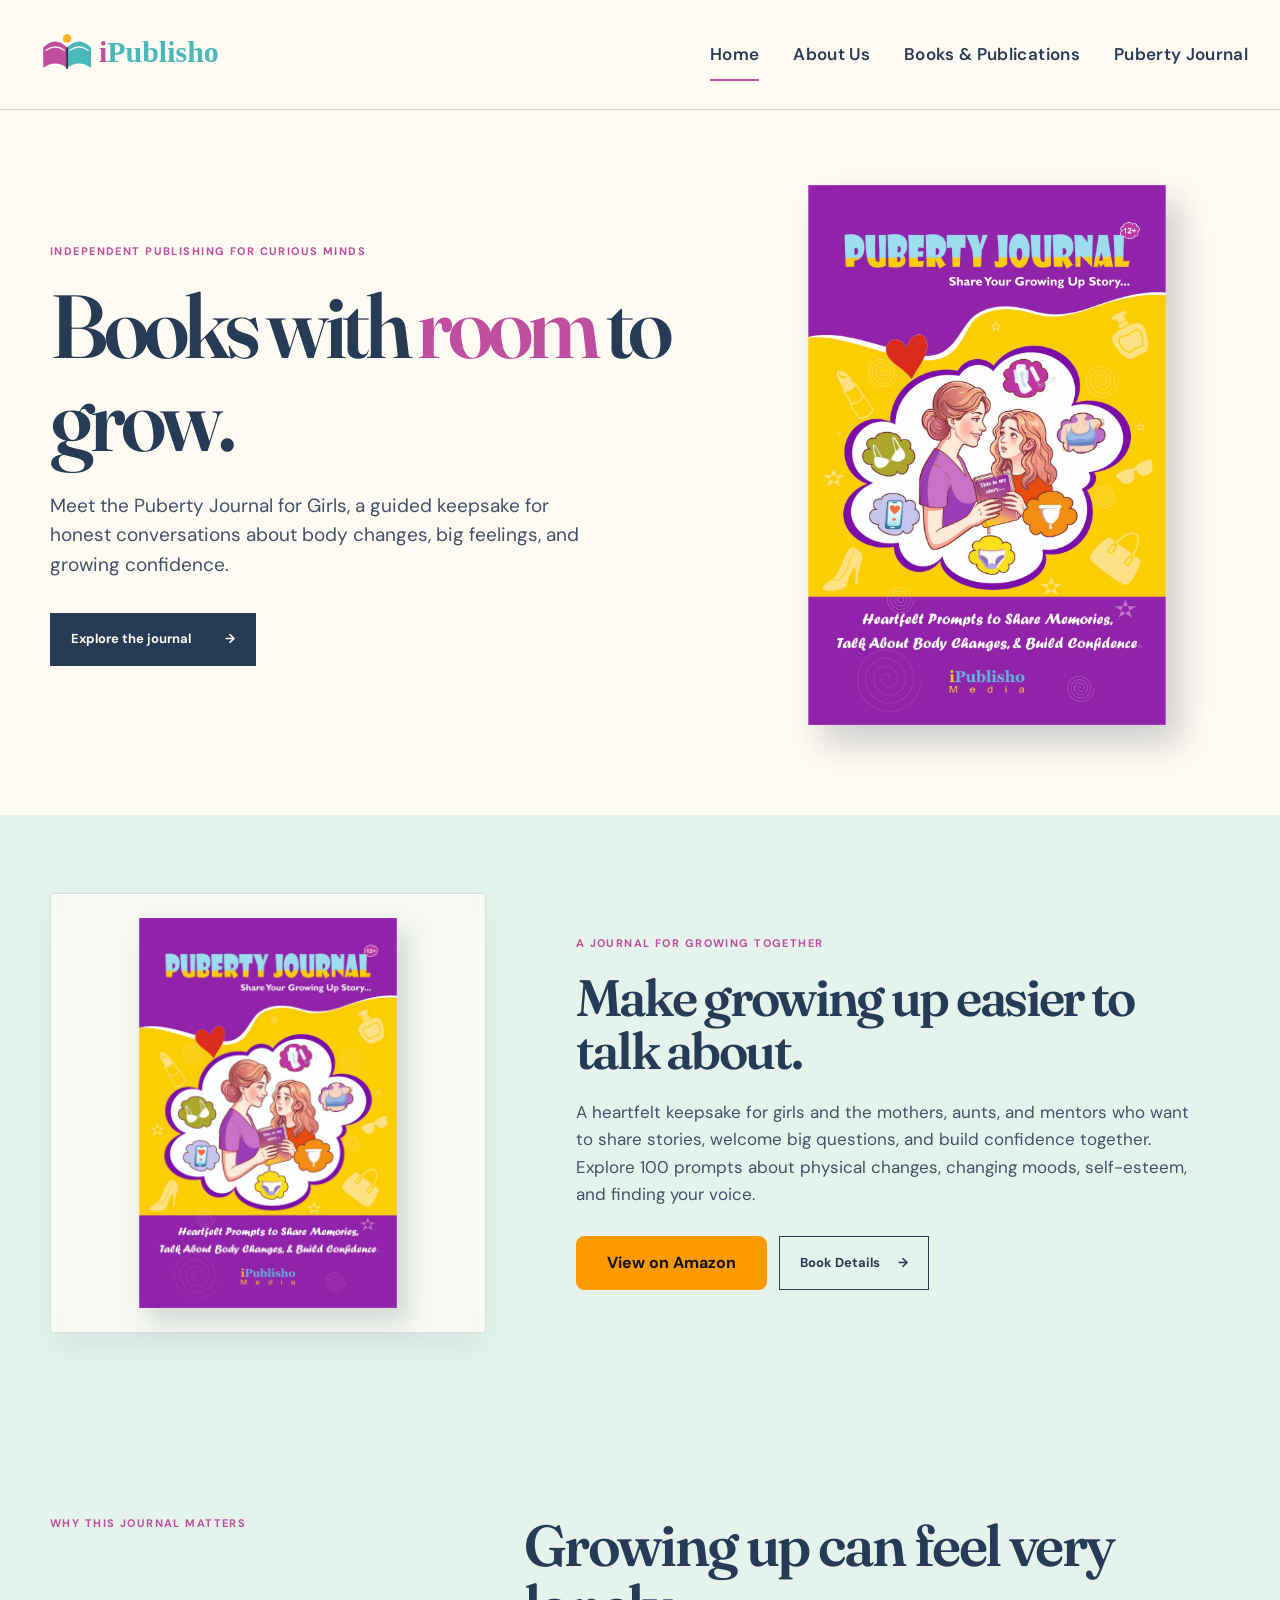
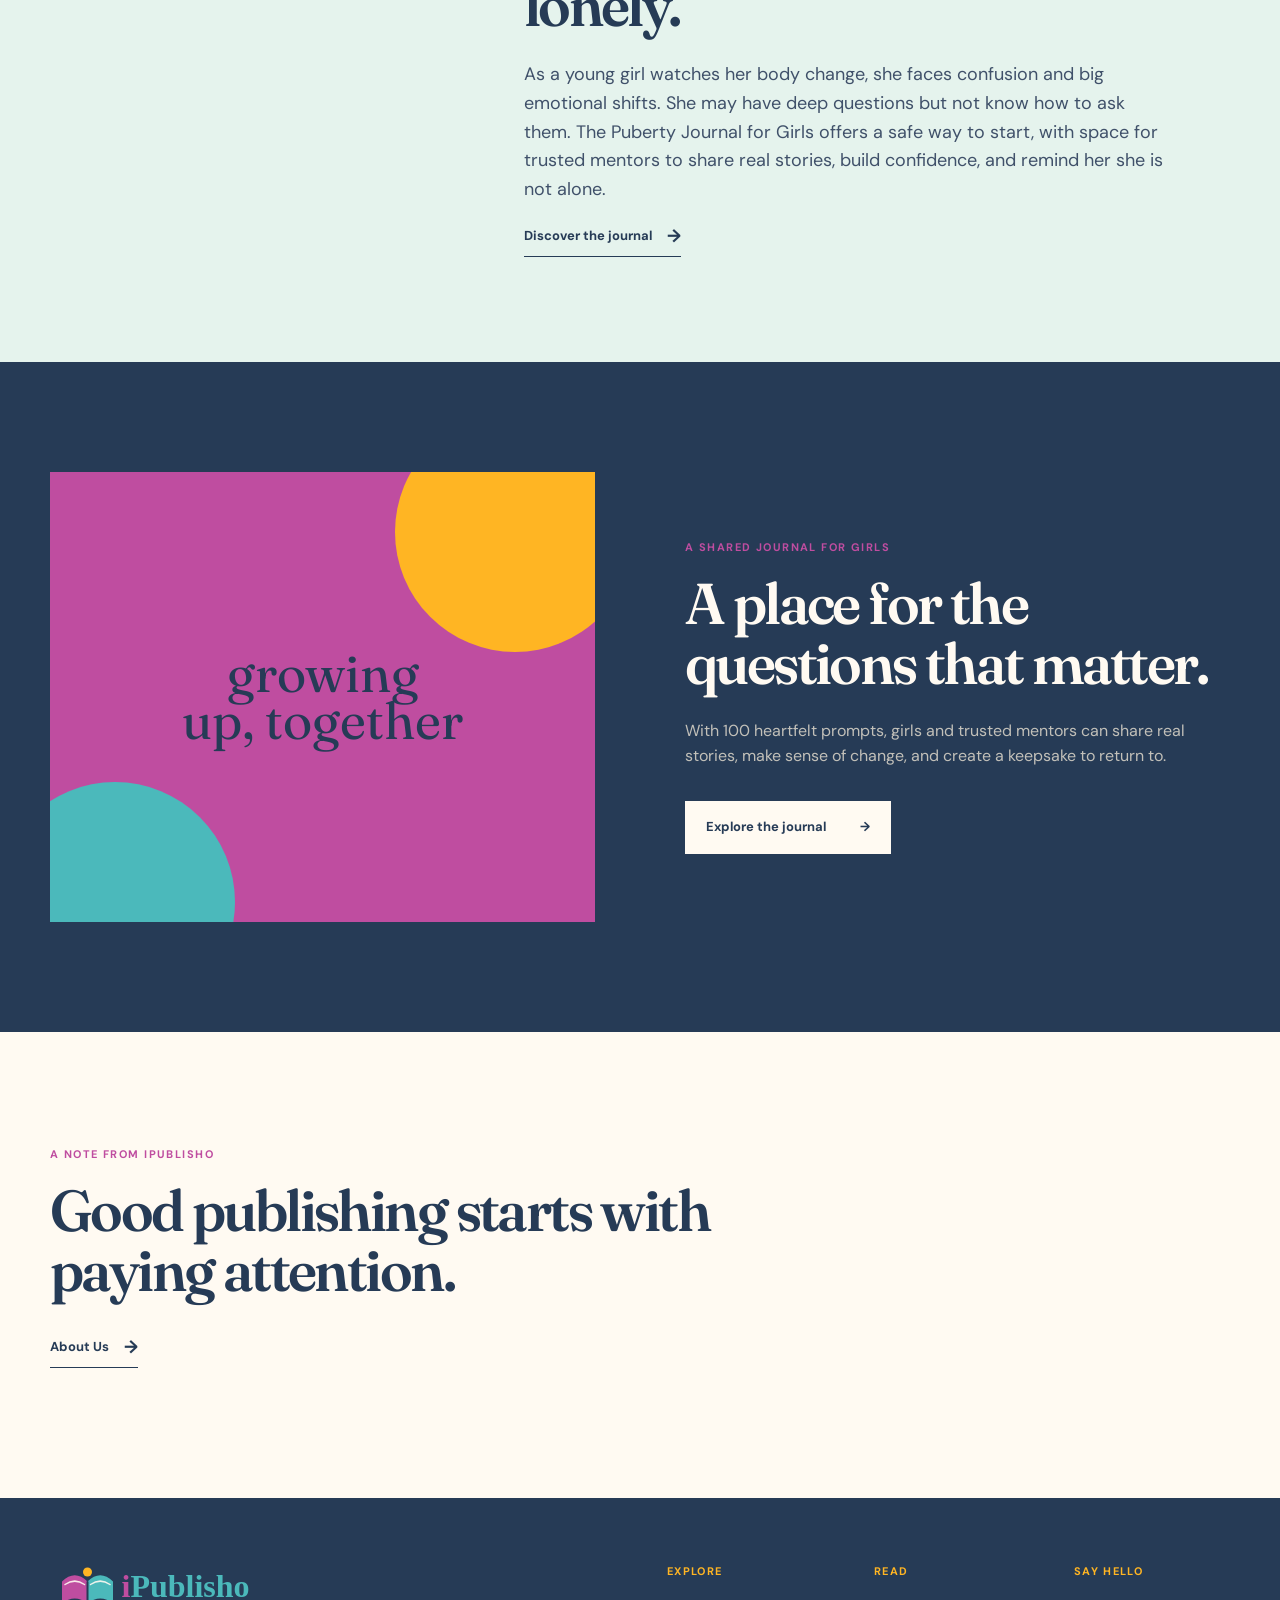
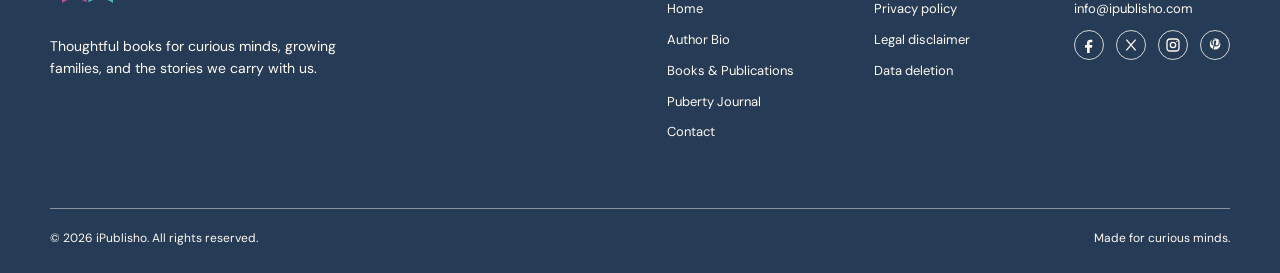
==== commit abef0112: "Fix homepage hero placeholder graphic, capitalize navigation tabs, and centralize dynamic global Ama" ====
--- a/index.html
+++ b/index.html
@@ -7,83 +7,33 @@
 j=d.createElement(s),dl=l!='dataLayer'?'&l='+l:'';j.async=true;j.src=
 'https://www.googletagmanager.com/gtm.js?id='+i+dl;f.parentNode.insertBefore(j,f);
 })(window,document,'script','dataLayer','GTM-TN5V8TZF');</script>
+	<!-- End Google Tag Manager -->
+<script>(function(w,d,s,l,i){w[l]=w[l]||[];w[l].push({'gtm.start':
+new Date().getTime(),event:'gtm.js'});var f=d.getElementsByTagName(s)[0],
+j=d.createElement(s),dl=l!='dataLayer'?'&l='+l:'';j.async=true;j.src=
+'https://www.googletagmanager.com/gtm.js?id='+i+dl;f.parentNode.insertBefore(j,f);
+})(window,document,'script','dataLayer','GTM-TN5V8TZF');</script>
 <!-- End Google Tag Manager -->
-	<meta charset="UTF-8">
+<meta charset="UTF-8">
 	<meta name="viewport" content="width=device-width, initial-scale=1.0">
-	<meta name="description" content="iPublisho creates thoughtful books, journals, puzzles, and publishing experiences for curious minds.">
+	<meta name="description" content="iPublisho creates thoughtful books for curious minds and growing families.">
 	<title>iPublisho | Books with room to grow</title>
 	<link rel="preconnect" href="https://fonts.googleapis.com">
 	<link rel="preconnect" href="https://fonts.gstatic.com" crossorigin>
 	<link href="https://fonts.googleapis.com/css2?family=DM+Sans:wght@400;500;600;700&family=Fraunces:opsz,wght@9..144,500;9..144,600;9..144,700&display=swap" rel="stylesheet">
 	<link rel="stylesheet" href="css/style.css">
-	<script>
-		if (location.hostname === 'ipublisho.com' && /\/index\.html$/.test(location.pathname)) location.replace('https://ipublisho.com/');
-	</script>
 </head>
 <body class="home-page">
-	<!-- Google Tag Manager (noscript) -->
-<noscript><iframe src="https://www.googletagmanager.com/ns.html?id=GTM-TN5V8TZF"
-height="0" width="0" style="display:none;visibility:hidden"></iframe></noscript>
-<!-- End Google Tag Manager (noscript) -->
+	<noscript><iframe src="https://www.googletagmanager.com/ns.html?id=GTM-TN5V8TZF" height="0" width="0" style="display:none;visibility:hidden"></iframe></noscript>
 	<div data-site-header></div>
 	<main>
-		<section class="home-hero shell"><div class="hero-copy reveal"><p class="eyebrow">Independent publishing for curious minds</p><h1>Books with <em>room</em> to grow.</h1><p class="lede">Meet the Puberty Journal for Girls, a guided keepsake for honest conversations about body changes, big feelings, and growing confidence.</p><a class="button button-dark" href="puberty-journal.html">Explore the journal <span aria-hidden="true">&#8594;</span></a></div><div class="hero-art reveal reveal-delay" aria-label="Illustration of an open book and sun" role="img"><div class="sun"></div><div class="arch arch-one"></div><div class="arch arch-two"></div><div class="book book-left"></div><div class="book book-right"></div><div class="book-spine"></div><span class="art-note note-one">make space<br>for wonder</span><span class="art-note note-two">read<br>together</span></div></section>
-		<section class="puberty-feature"><div class="shell puberty-feature-layout"><div class="puberty-feature-art"><img src="images/full-front-cover.jpg" alt="Puberty Journal: Share Your Growing Up Story cover"></div><div class="puberty-feature-copy"><p class="eyebrow">A journal for growing together</p><h2>Make growing up easier to talk about.</h2><p>A heartfelt keepsake for girls and the mothers, aunts, and mentors who want to share stories, welcome big questions, and build confidence together. Explore 100 prompts about physical changes, changing moods, self-esteem, and finding your voice.</p><div class="puberty-feature-actions"><a class="amazon-cta-button" href="https://www.amazon.com/dp/9798176948257" target="_blank" rel="noopener noreferrer">View on Amazon</a><a class="button button-outline" href="puberty-journal.html">Book Details <span aria-hidden="true">&#8594;</span></a></div></div></div></section>
-		<section class="intro-band"><div class="shell intro-grid"><p class="eyebrow">Why this journal matters</p><div><h2>Growing up can feel very lonely.</h2><p>As a young girl watches her body change, she faces confusion and big emotional shifts. She may have deep questions but not know how to ask them. The Puberty Journal for Girls offers a safe way to start, with space for trusted mentors to share real stories, build confidence, and remind her she is not alone.</p><a class="text-link" href="puberty-journal.html">Discover the journal <span aria-hidden="true">&#8594;</span></a></div></div></section>
+		<section class="home-hero shell"><div class="hero-copy reveal"><p class="eyebrow">Independent publishing for curious minds</p><h1>Books with <em>room</em> to grow.</h1><p class="lede">Meet the Puberty Journal for Girls, a guided keepsake for honest conversations about body changes, big feelings, and growing confidence.</p><a class="button button-dark" href="puberty-journal.html">Explore the journal <span aria-hidden="true">&#8594;</span></a></div><div class="hero-product-art reveal reveal-delay"><img src="images/full-front-cover.jpg" alt="Puberty Journal for Girls Front Cover Mockup"></div></section>
+		<section class="puberty-feature"><div class="shell puberty-feature-layout"><div class="puberty-feature-art"><img src="images/full-front-cover.jpg" alt="Puberty Journal: Share Your Growing Up Story cover"></div><div class="puberty-feature-copy"><p class="eyebrow">A journal for growing together</p><h2>Make growing up easier to talk about.</h2><p>A heartfelt keepsake for girls and the mothers, aunts, and mentors who want to share stories, welcome big questions, and build confidence together. Explore 100 prompts about physical changes, changing moods, self-esteem, and finding your voice.</p><div class="puberty-feature-actions"><a class="amazon-cta-button" href="https://www.amazon.com/dp/B0HMNZ526P" target="_blank" rel="noopener noreferrer">View on Amazon</a><a class="button button-outline" href="puberty-journal.html">Book Details <span aria-hidden="true">&#8594;</span></a></div></div></div></section>
+		<section id="about-us" class="intro-band"><div class="shell intro-grid"><p class="eyebrow">Why this journal matters</p><div><h2>Growing up can feel very lonely.</h2><p>As a young girl watches her body change, she faces confusion and big emotional shifts. She may have deep questions but not know how to ask them. The Puberty Journal for Girls offers a safe way to start, with space for trusted mentors to share real stories, build confidence, and remind her she is not alone.</p><a class="text-link" href="puberty-journal.html">Discover the journal <span aria-hidden="true">&#8594;</span></a></div></div></section>
 		<section class="feature-band"><div class="shell feature-grid"><div class="feature-image" aria-hidden="true"><span>growing<br>up, together</span></div><div><p class="eyebrow">A shared journal for girls</p><h2>A place for the questions that matter.</h2><p>With 100 heartfelt prompts, girls and trusted mentors can share real stories, make sense of change, and create a keepsake to return to.</p><a class="button button-light" href="puberty-journal.html">Explore the journal <span aria-hidden="true">&#8594;</span></a></div></div></section>
-		<section class="shell note-section"><p class="eyebrow">A note from iPublisho</p><h2>Good publishing starts with paying attention.</h2><a class="text-link" href="author.html">Get to know the people behind the pages <span aria-hidden="true">&#8594;</span></a></section>
-	</main><div data-site-footer></div><script src="js/main.js"></script>
-	<script>
-		document.addEventListener("DOMContentLoaded", function() {
-			const bookId = '9798176948257';
-			let amazonDomain = 'amazon.com';
-
-			try {
-				const tz = Intl.DateTimeFormat().resolvedOptions().timeZone || "";
-				const locale = (navigator.language || navigator.userLanguage || "").toLowerCase();
-
-				if (tz.includes("London") || tz.includes("Europe/London") || locale.includes("-gb") || locale.includes("-uk")) {
-					amazonDomain = 'amazon.co.uk';
-				} else if (tz.includes("Berlin") || tz.includes("Europe/Berlin") || locale.includes("-de")) {
-					amazonDomain = 'amazon.de';
-				} else if (tz.includes("Paris") || tz.includes("Europe/Paris") || locale.includes("-fr")) {
-					amazonDomain = 'amazon.fr';
-				} else if (tz.includes("Madrid") || tz.includes("Europe/Madrid") || locale.includes("-es")) {
-					amazonDomain = 'amazon.es';
-				} else if (tz.includes("Rome") || tz.includes("Europe/Rome") || locale.includes("-it")) {
-					amazonDomain = 'amazon.it';
-				} else if (tz.includes("Amsterdam") || tz.includes("Europe/Amsterdam") || locale.includes("-nl")) {
-					amazonDomain = 'amazon.nl';
-				} else if (tz.includes("Warsaw") || tz.includes("Europe/Warsaw") || locale.includes("-pl")) {
-					amazonDomain = 'amazon.pl';
-				} else if (tz.includes("Stockholm") || tz.includes("Europe/Stockholm") || locale.includes("-se")) {
-					amazonDomain = 'amazon.se';
-				} else if (tz.includes("Brussels") || tz.includes("Europe/Brussels") || locale.includes("-be")) {
-					amazonDomain = 'amazon.com.be';
-				} else if (tz.includes("Dublin") || tz.includes("Europe/Dublin") || locale.includes("-ie")) {
-					amazonDomain = 'amazon.co.uk';
-				} else if (tz.includes("Tokyo") || tz.includes("Asia/Tokyo") || locale.includes("-jp")) {
-					amazonDomain = 'amazon.co.jp';
-				} else if (tz.includes("Toronto") || tz.includes("America/Toronto") || tz.includes("America/Vancouver") || locale.includes("-ca")) {
-					amazonDomain = 'amazon.ca';
-				} else if (tz.includes("Sydney") || tz.includes("Australia") || locale.includes("-au")) {
-					amazonDomain = 'amazon.com.au';
-				}
-			} catch (error) {
-				console.log("Geo-routing fallback activated:", error);
-			}
-
-			const targetUrl = `https://${amazonDomain}/dp/${bookId}`;
-			const ctaButtons = document.querySelectorAll('.amazon-cta-button, a[href*="amazon.com"]');
-
-			ctaButtons.forEach(button => {
-				button.href = targetUrl;
-				if (button.textContent.includes("Shop on Amazon") || button.textContent.includes("Order on Amazon") || button.textContent.includes("View on Amazon")) {
-					const label = [...button.childNodes].find(node => node.nodeType === Node.TEXT_NODE);
-					if (label) label.nodeValue = "View on Amazon ";
-				}
-			});
-		});
-	</script>
+		<section class="shell note-section"><p class="eyebrow">A note from iPublisho</p><h2>Good publishing starts with paying attention.</h2><a class="text-link" href="#about-us">About Us <span aria-hidden="true">&#8594;</span></a></section>
+	</main>
+	<div data-site-footer></div>
+	<script src="js/main.js"></script>
 </body>
 </html>
--- a/css/style.css
+++ b/css/style.css
@@ -3,7 +3,7 @@
 * { box-sizing: border-box; } html { scroll-behavior: smooth; } body { margin: 0; color: var(--ink); background: var(--paper); font-family: var(--sans); font-size: 16px; line-height: 1.6; } a { color: inherit; text-decoration: none; } img { display: block; max-width: 100%; }
 .shell { width: min(1180px, calc(100% - 64px)); margin: 0 auto; } .site-header { position: relative; z-index: 10; border-bottom: 1px solid var(--line); background: var(--paper); } .nav-wrap { min-height: 106px; display: flex; align-items: center; justify-content: space-between; gap: 40px; width: min(1280px, calc(100% - 64px)); margin: auto; } .logo { width: 220px; display: block; } .logo img { width: 100%; } .site-nav { display: flex; align-items: center; gap: 34px; font-size: 17px; font-weight: 600; letter-spacing: .02em; } .site-nav a { position: relative; padding: 41px 0; } .site-nav a::after { content: ""; position: absolute; right: 0; bottom: 28px; left: 0; height: 2px; background: var(--red); transform: scaleX(0); transform-origin: right; transition: transform .25s ease; } .site-nav a:hover::after, .site-nav a[aria-current="page"]::after { transform: scaleX(1); transform-origin: left; } .nav-cta { border-bottom: 2px solid var(--ink); padding: 7px 0 !important; } .nav-cta::after { display: none; } .menu-toggle { display: none; border: 0; background: transparent; font: inherit; font-weight: 700; cursor: pointer; }
 .eyebrow { margin: 0 0 20px; color: var(--red); font-size: 11px; font-weight: 700; letter-spacing: .13em; line-height: 1.3; text-transform: uppercase; } h1, h2, h3, p { margin-top: 0; } h1, h2, h3 { font-family: var(--serif); font-weight: 600; line-height: 1.04; } h1 { max-width: 680px; margin-bottom: 26px; font-size: clamp(3.7rem, 7vw, 6.7rem); letter-spacing: -.055em; } h1 em { color: var(--red); font-style: normal; } h2 { margin-bottom: 24px; font-size: clamp(2.5rem, 4.5vw, 4.5rem); letter-spacing: -.045em; } .lede { max-width: 535px; margin-bottom: 34px; color: var(--muted); font-size: 19px; line-height: 1.55; }
-.home-hero { min-height: 680px; display: grid; grid-template-columns: 1fr .78fr; align-items: center; gap: 70px; padding-top: 75px; padding-bottom: 90px; } .hero-art { position: relative; min-height: 440px; overflow: hidden; background: var(--yellow); } .sun { position: absolute; top: 42px; right: 77px; width: 160px; height: 160px; border-radius: 50%; background: var(--orange); } .arch { position: absolute; bottom: -12px; border-radius: 180px 180px 0 0; } .arch-one { left: 32px; width: 280px; height: 330px; background: var(--blue); } .arch-two { right: 31px; width: 225px; height: 275px; background: var(--red); } .book { position: absolute; bottom: 60px; width: 185px; height: 130px; background: var(--paper); border: 2px solid var(--ink); box-shadow: 7px 8px 0 var(--ink); } .book-left { left: 72px; transform: skewY(8deg) rotate(-5deg); } .book-right { right: 54px; transform: skewY(-8deg) rotate(5deg); } .book-spine { position: absolute; bottom: 59px; left: 50%; width: 3px; height: 133px; background: var(--ink); transform: translateX(-50%); } .book::after { content: ""; position: absolute; top: 28px; right: 18px; left: 18px; height: 2px; background: var(--ink); box-shadow: 0 14px var(--ink), 0 28px var(--ink), 0 42px var(--ink); opacity: .5; } .art-note { position: absolute; z-index: 2; color: var(--ink); font-family: var(--serif); font-size: 18px; line-height: 1.05; } .note-one { top: 36px; left: 35px; } .note-two { right: 28px; bottom: 31px; text-align: right; }
+.home-hero { min-height: 680px; display: grid; grid-template-columns: 1fr .78fr; align-items: center; gap: 70px; padding-top: 75px; padding-bottom: 90px; } .hero-product-art { min-width: 0; min-height: 440px; display: grid; place-items: center; } .hero-product-art img { display: block; width: min(100%, 390px); max-height: 540px; object-fit: contain; filter: drop-shadow(14px 18px 18px rgba(38,59,86,.24)); }
 .button { display: inline-flex; align-items: center; gap: 34px; padding: 15px 20px; border: 1px solid var(--ink); font-size: 13px; font-weight: 700; transition: transform .2s ease, box-shadow .2s ease; } .button:hover { transform: translate(-4px, -4px); box-shadow: 5px 5px 0 var(--ink); } .button-dark { color: var(--paper); background: var(--ink); } .button-light { color: var(--ink); background: var(--paper); border-color: var(--paper); } .button-light:hover { box-shadow: 5px 5px 0 var(--red); }
 .intro-band { padding: 105px 0; background: var(--paper-deep); } .intro-grid { display: grid; grid-template-columns: .75fr 1.25fr; gap: 50px; } .intro-grid h2 { max-width: 700px; } .intro-grid p:not(.eyebrow) { max-width: 650px; color: var(--muted); font-size: 18px; }
 .category-section { padding-top: 115px; padding-bottom: 125px; } .section-heading { display: flex; align-items: end; justify-content: space-between; gap: 30px; margin-bottom: 45px; } .section-heading h2 { max-width: 540px; margin-bottom: 0; } .text-link { display: inline-flex; gap: 15px; align-items: center; border-bottom: 1px solid var(--ink); padding-bottom: 5px; font-size: 13px; font-weight: 700; } .text-link span { font-size: 18px; } .category-grid { display: grid; grid-template-columns: repeat(4, 1fr); gap: 14px; } .category-card { position: relative; min-height: 340px; display: flex; flex-direction: column; justify-content: end; overflow: hidden; padding: 25px; transition: transform .25s ease; } .category-card:hover { transform: translateY(-8px); } .category-card h3 { margin-bottom: 10px; font-size: 31px; } .category-card p { max-width: 190px; margin-bottom: 0; font-size: 14px; line-height: 1.45; } .category-number { position: absolute; top: 23px; left: 25px; font-size: 11px; font-weight: 700; } .circle-arrow { position: absolute; right: 20px; top: 18px; width: 38px; height: 38px; border: 1px solid currentColor; border-radius: 50%; display: grid; place-items: center; font-size: 18px; } .category-children { background: var(--red); } .category-puzzles { color: var(--ink); background: var(--blue); } .category-preschool { background: var(--yellow); } .category-teen { background: var(--green); }
